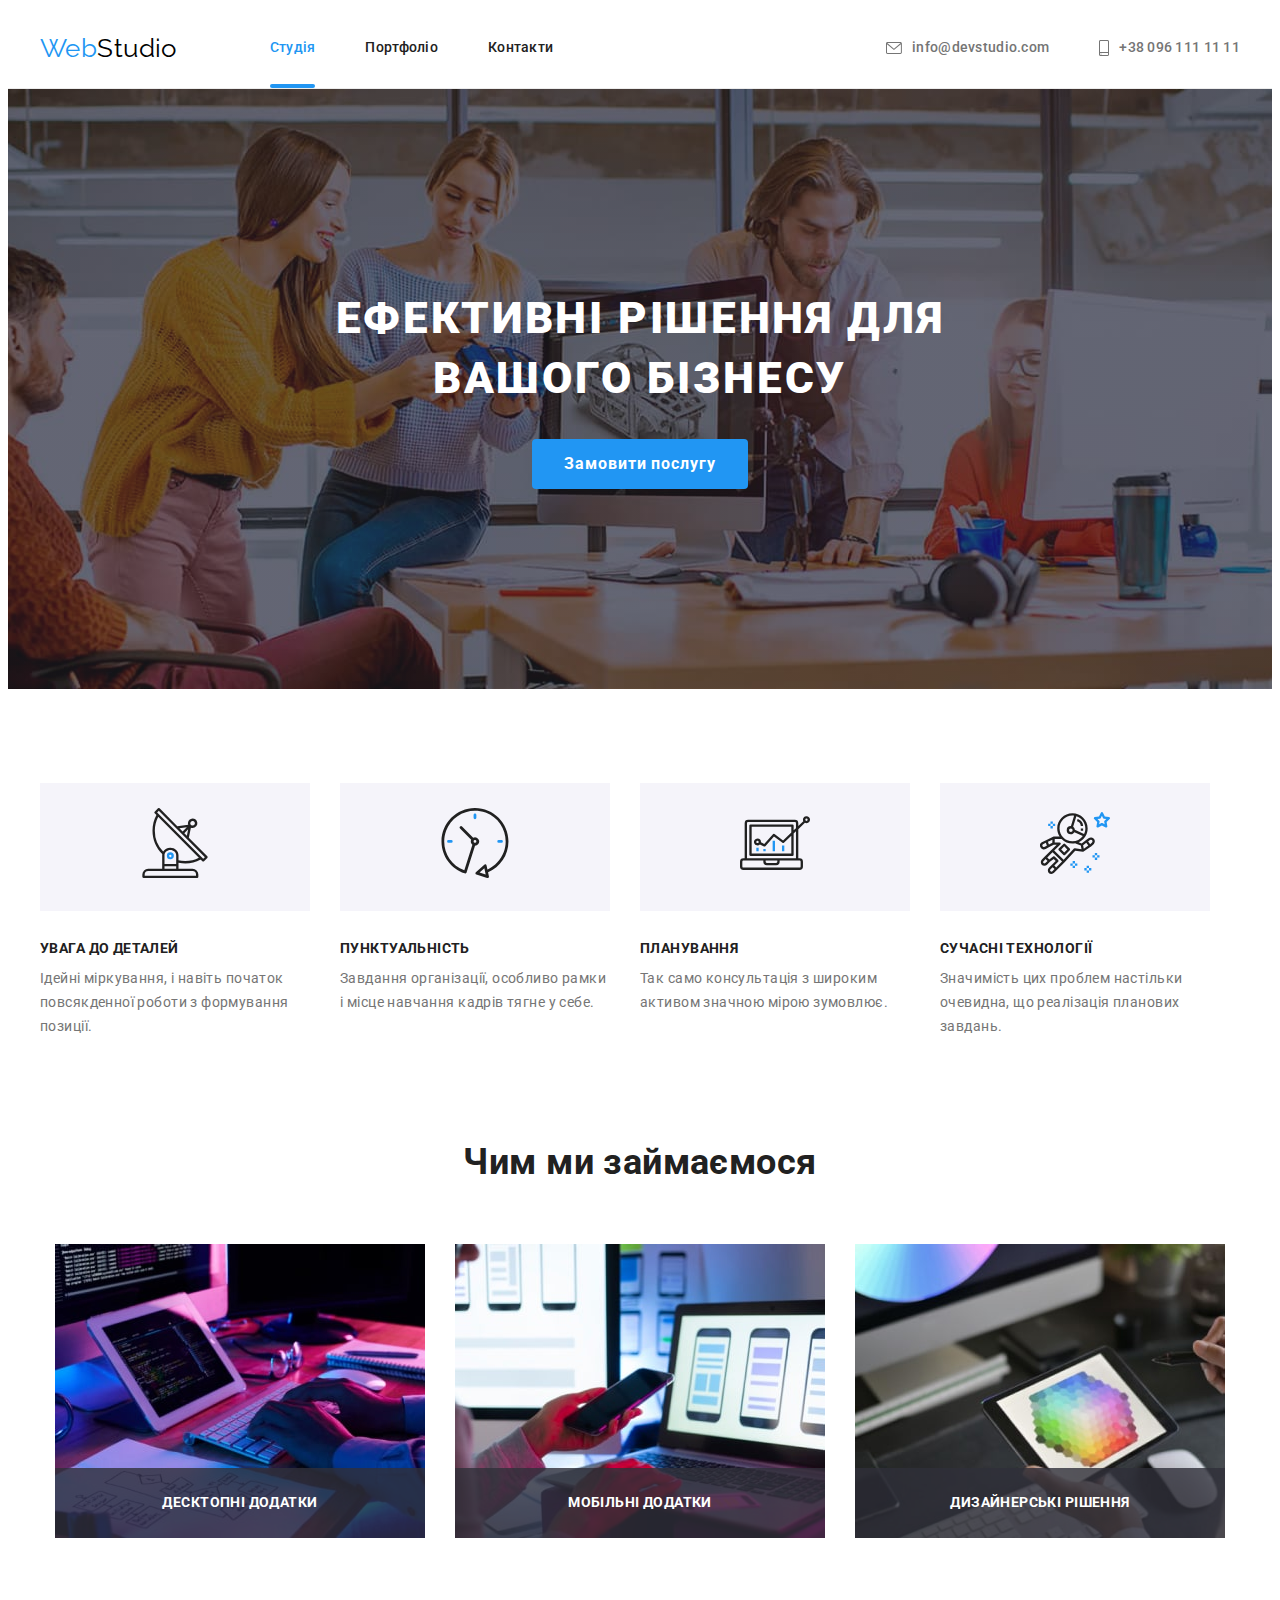
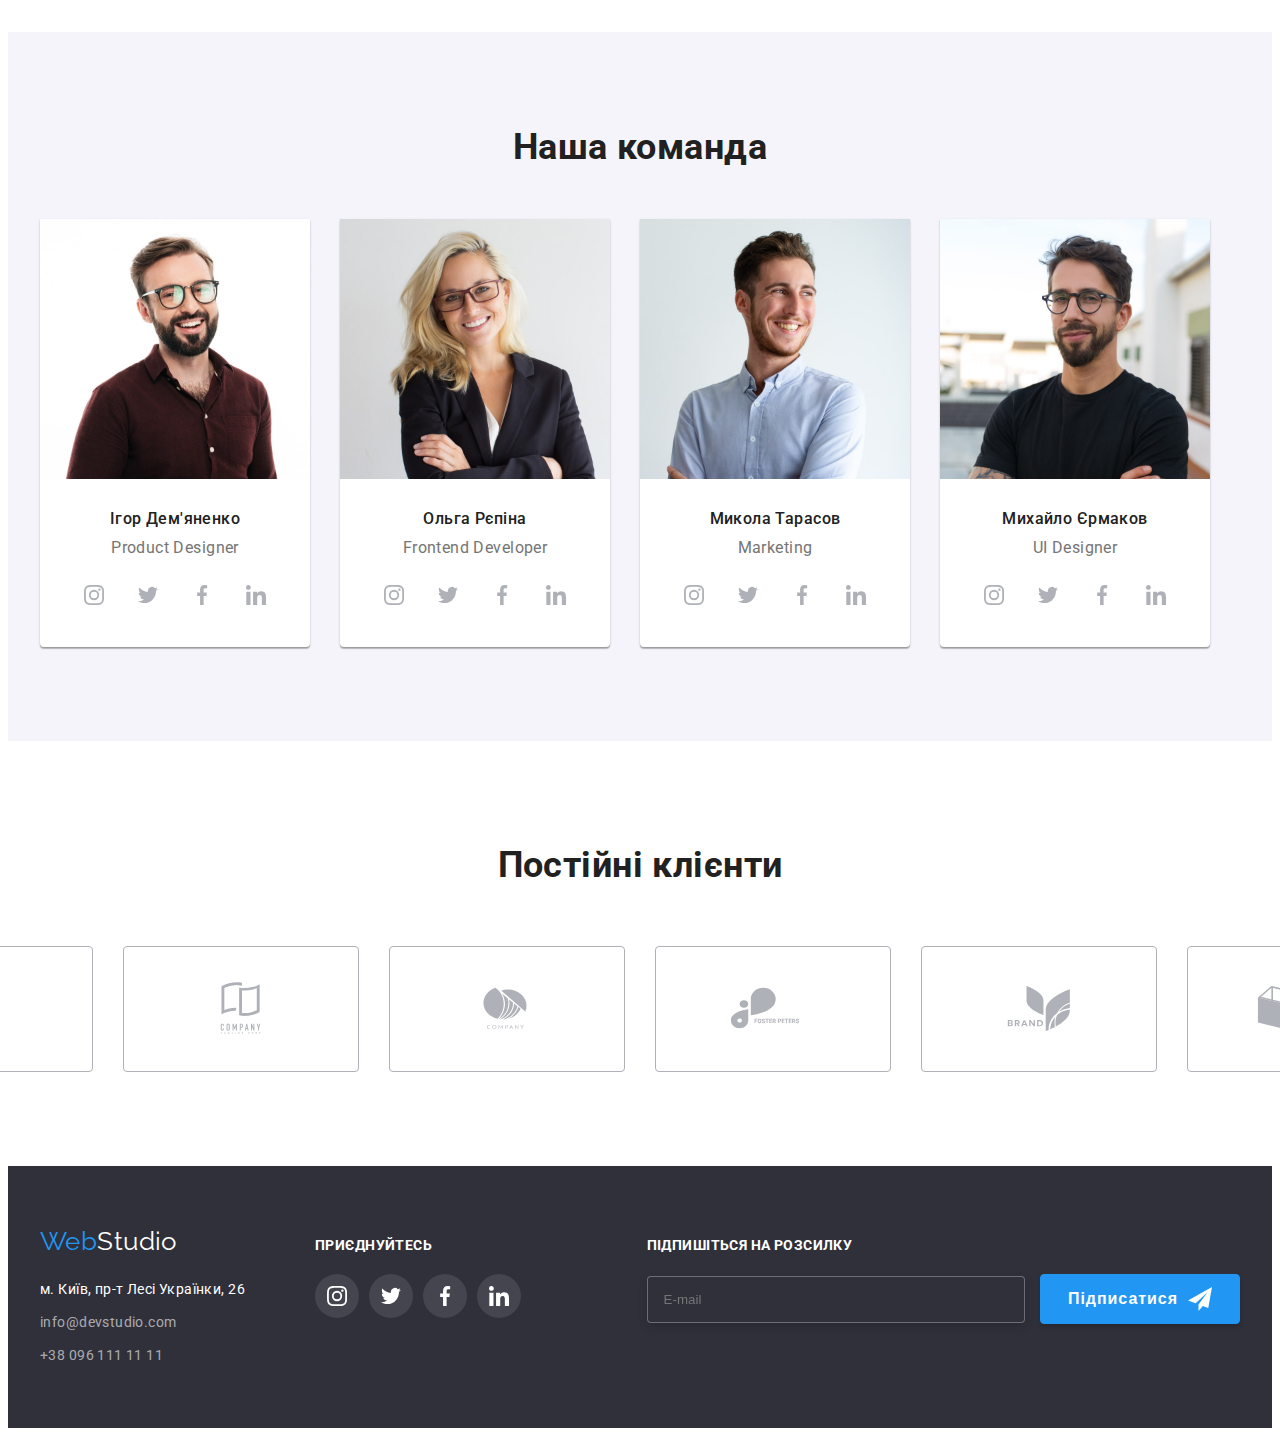
==== index.html @ 2d9065d7 "Initial commit" ====
<!DOCTYPE html>
<html lang="uk">
<head>
  <meta charset="UTF-8">
  <meta http-equiv="X-UA-Compatible" content="IE=edge">
  <meta name="viewport" content="width=device-width, initial-scale=1.0">
  <title>WebStudio</title>
  <!-- шрифти -->
  <link rel="stylesheet" href="https://fonts.googleapis.com/css2?family=Raleway:wght@700&family=Roboto:wght@400;500;700;900&display=swap">
<!-- нормалізатор -->
<link rel="stylesheet" href="https://cdnjs.cloudflare.com/ajax/libs/modern-normalize/1.1.0/modern-normalize.min.css" integrity="sha512-wpPYUAdjBVSE4KJnH1VR1HeZfpl1ub8YT/NKx4PuQ5NmX2tKuGu6U/JRp5y+Y8XG2tV+wKQpNHVUX03MfMFn9Q==" crossorigin="anonymous" referrerpolicy="no-referrer" />
  <!-- стилі -->
<link rel="stylesheet" href="./css/styles.css" />
</head>
<body>
  <!-- Шапка сайту -->
    <header class="line">
      <div class="container header">
        <a href="" lang="en" class="logo">Web<span class="logo-header">Studio</span></a>
      <nav> 
        <ul class="site-nav list">
          <li class="item"><a class="link current" href="./index.html" >Студія</a></li>
          <li class="item"><a class="link" href="./portfolio.html">Портфоліо</a></li>
          <li class="item"><a class="link " href="">Контакти</a></li>
        </ul>
      </nav>
      <ul class="contacts list">
        <li class="contact"><a class="link-contact" href="mailto:info@devstudio.com">
          <svg class="envelopep" width="16" height="12">
          <use href="./images/icons.svg#icon-envelopep"></use>
        </svg> info@devstudio.com</a></li>
        <li class="contact"> <a class="link-contact" href="tel:+380961111111">
          <svg class="smartphone" width="10" height="16">
          <use href="./images/icons.svg#icon-smartphone"></use>
        </svg>+38 096 111 11 11</a>
        </li>
      </ul>
      </div>   
  </header>
  <main>
    <!--герой-->
    <section class="hero">
      <div class="container">
      <h1 class="hero-title">Ефективні рішення для вашого бізнесу</h1>
      <button data-modal-open class="hero-button" type="button">Замовити послугу</button>
    </div>
    </section>
    <!--переваги-->
    <section class="section">
      <div class="container">
      <h2 class="visually-hidden">Переваги</h2>
      <ul class="benefits list">
        <li class="benefits-list">
          <div class="benefits-icon">
            <svg class="icon-antenna" width="70" height="70">
              <use href="./images/icons.svg#icon-antenna"></use>
            </svg>
          </div>
          <h3 class="title">УВАГА ДО ДЕТАЛЕЙ</h3>
          <p class="text">Ідейні міркування, і навіть початок повсякденної роботи з формування позиції.</p>
        </li>
        <li class="benefits-list">
          <div class="benefits-icon">
            <svg class="icon-clock" width="70" height="70">
              <use href="./images/icons.svg#icon-clock"></use>
            </svg>
          </div>
          <h3 class="title">ПУНКТУАЛЬНІСТЬ</h3>
          <p class="text">Завдання організації, особливо рамки і місце навчання кадрів тягне у себе.</p>
        </li>
        <li class="benefits-list">
          <div class="benefits-icon">
            <svg class="icon-diagram" width="70" height="70">
              <use href="./images/icons.svg#icon-diagram"></use>
            </svg>
          </div>
          <h3 class="title">ПЛАНУВАННЯ</h3>
          <p class="text">Так само консультація з широким активом значною мірою зумовлює.</p>
        </li>
        <li class="benefits-list">
          <div class="benefits-icon">
            <svg class="icon-astronaut" width="70" height="70">
              <use href="./images/icons.svg#icon-astronaut"></use>
            </svg>
          </div>
          <h3 class="title">СУЧАСНІ ТЕХНОЛОГІЇ</h3>
          <p class="text">Значимість цих проблем настільки очевидна, що реалізація планових завдань.</p>
        </li>
      </ul>
    </div>
    </section>
    <!--чим займаємось-->
    <section class="section no-padding">
      <div class="container">
        </div>
      <h2 class="section-title">Чим ми займаємося</h2>
      <ul class="work-list list">
        <li class="work">
          <div class="activity-thumb">
            <img  src="./images/work1.jpg" alt="робота1" width="370" height="294">
            <div class="activity-meta">
              <p class="activity-name">Десктопні додатки</p>
            </div>
          </div> 
        </li> 
        <li class="work">
          <div class="activity-thumb">
            <img  src="./images/work2.jpg" alt="робота2" width="370" height="294">
            <div class="activity-meta">
              <p class="activity-name">Мобільні додатки</p>
            </div>
          </div>
        </li>
        <li class="work">
          <div class="activity-thumb">
            <img  src="./images/work3.jpg" alt="робота3" width="370" height="294">
            <div class="activity-meta">
              <p class="activity-name">Дизайнерські рішення</p>
            </div>
          </div>
        </li>
      </ul>
    </div>
    </section>
    <!--співробітники-->
    <section class="section team">
      <div class="container">
      <h2 class="section-title">Наша команда</h2>
      <ul class="workers list">
        <li class="workers-job">
          <img  src="./images/worker1.jpg" alt="Ігор Дем'яненко" width="270" height="260">
          <div class="worker">
          <h3 class="title">Ігор Дем'яненко</h3>
          <p class="text" lang="en">Product Designer</p>
          <ul class="socials list">
            <li class="socials-item">
              <a
                class="socials-link link"
                href="https://instagram.com"
                target="_blank"
                rel="noopener noreferrer"
                aria-label="instagram icon"
              >
                <svg class="socials-icon" width="20" height="20">
                  <use href="./images/icons.svg#icon-instagram"></use>
                </svg>
              </a>
            </li>
            <li class="socials-item">
              <a
                class="socials-link link"
                href="https://twitter.com"
                aria-label="Twitter icon"
                target="_blank"
                rel="noopener noreferrer"
              >
                <svg class="socials-icon" width="20" height="20">
                  <use href="./images/icons.svg#icon-twitter"></use>
                </svg>
              </a>
            </li>
            <li class="socials-item">
              <a
                class="socials-link link"
                href="https://facebook.com"
                aria-label="Facebook icon"
                target="_blank"
                rel="noopener noreferrer"
              >
                <svg class="socials-icon" width="20" height="20">
                  <use href="./images/icons.svg#icon-facebook"></use>
                </svg>
              </a>
            </li>
            <li class="socials-item">
              <a
                class="socials-link link"
                href="https://linkedin.com"
                aria-label="LinkedIn icon"
                target="_blank"
                rel="noopener noreferrer"
              >
                <svg class="socials-icon" width="20" height="20">
                  <use href="./images/icons.svg#icon-linkedin"></use>
                </svg>
              </a>
            </li>
          </ul>
          </div>
        </li>
        <li class="workers-job">
          <img  src="./images/worker2.jpg" alt="Ольга Рєпіна" width="270" height="260">
          <div class="worker">
          <h3 class="title">Ольга Рєпіна</h3>
          <p class="text" lang="en">Frontend Developer</p>
          <ul class="socials list">
            <li class="socials-item">
              <a
                class="socials-link link"
                href="https://instagram.com"
                target="_blank"
                rel="noopener noreferrer"
                aria-label="instagram icon"
              >
                <svg class="socials-icon" width="20" height="20">
                  <use href="./images/icons.svg#icon-instagram"></use>
                </svg>
              </a>
            </li>
            <li class="socials-item">
              <a
                class="socials-link link"
                href="https://twitter.com"
                aria-label="Twitter icon"
                target="_blank"
                rel="noopener noreferrer"
              >
                <svg class="socials-icon" width="20" height="20">
                  <use href="./images/icons.svg#icon-twitter"></use>
                </svg>
              </a>
            </li>
            <li class="socials-item">
              <a
                class="socials-link link"
                href="https://facebook.com"
                aria-label="Facebook icon"
                target="_blank"
                rel="noopener noreferrer"
              >
                <svg class="socials-icon" width="20" height="20">
                  <use href="./images/icons.svg#icon-facebook"></use>
                </svg>
              </a>
            </li>
            <li class="socials-item">
              <a
                class="socials-link link"
                href="https://linkedin.com"
                aria-label="LinkedIn icon"
                target="_blank"
                rel="noopener noreferrer"
              >
                <svg class="socials-icon" width="20" height="20">
                  <use href="./images/icons.svg#icon-linkedin"></use>
                </svg>
              </a>
            </li>
          </ul>
        </div>
        </li>
        <li class="workers-job">
          <img  src="./images/worker3.jpg" alt="Микола Тарасов" width="270" height="260">
          <div class="worker">
          <h3 class="title">Микола Тарасов</h3>
          <p class="text" lang="en">Marketing</p>
          <ul class="socials list">
            <li class="socials-item">
              <a
                class="socials-link link"
                href="https://instagram.com"
                target="_blank"
                rel="noopener noreferrer"
                aria-label="instagram icon"
              >
                <svg class="socials-icon" width="20" height="20">
                  <use href="./images/icons.svg#icon-instagram"></use>
                </svg>
              </a>
            </li>
            <li class="socials-item">
              <a
                class="socials-link link"
                href="https://twitter.com"
                aria-label="Twitter icon"
                target="_blank"
                rel="noopener noreferrer"
              >
                <svg class="socials-icon" width="20" height="20">
                  <use href="./images/icons.svg#icon-twitter"></use>
                </svg>
              </a>
            </li>
            <li class="socials-item">
              <a
                class="socials-link link"
                href="https://facebook.com"
                aria-label="Facebook icon"
                target="_blank"
                rel="noopener noreferrer"
              >
                <svg class="socials-icon" width="20" height="20">
                  <use href="./images/icons.svg#icon-facebook"></use>
                </svg>
              </a>
            </li>
            <li class="socials-item">
              <a
                class="socials-link link"
                href="https://linkedin.com"
                aria-label="LinkedIn icon"
                target="_blank"
                rel="noopener noreferrer"
              >
                <svg class="socials-icon" width="20" height="20">
                  <use href="./images/icons.svg#icon-linkedin"></use>
                </svg>
              </a>
            </li>
          </ul>
        </div>
        </li>
        <li class="workers-job">
          <img  src="./images/worker4.jpg" alt="Михайло Єрмаков" width="270" height="260">
          <div class="worker">
          <h3 class="title">Михайло Єрмаков</h3>
          <p class="text" lang="en">UI Designer</p>
          <ul class="socials list">
            <li class="socials-item">
              <a
                class="socials-link link"
                href="https://instagram.com"
                target="_blank"
                rel="noopener noreferrer"
                aria-label="instagram icon"
              >
                <svg class="socials-icon" width="20" height="20">
                  <use href="./images/icons.svg#icon-instagram"></use>
                </svg>
              </a>
            </li>
            <li class="socials-item">
              <a
                class="socials-link link"
                href="https://twitter.com"
                aria-label="Twitter icon"
                target="_blank"
                rel="noopener noreferrer"
              >
                <svg class="socials-icon" width="20" height="20">
                  <use href="./images/icons.svg#icon-twitter"></use>
                </svg>
              </a>
            </li>
            <li class="socials-item">
              <a
                class="socials-link link"
                href="https://facebook.com"
                aria-label="Facebook icon"
                target="_blank"
                rel="noopener noreferrer"
              >
                <svg class="socials-icon" width="20" height="20">
                  <use href="./images/icons.svg#icon-facebook"></use>
                </svg>
              </a>
            </li>
            <li class="socials-item">
              <a
                class="socials-link link"
                href="https://linkedin.com"
                aria-label="LinkedIn icon"
                target="_blank"
                rel="noopener noreferrer"
              >
                <svg class="socials-icon" width="20" height="20">
                  <use href="./images/icons.svg#icon-linkedin"></use>
                </svg>
              </a>
            </li>
          </ul>
        </div>
        </li>
      </ul>
    </div>
    </section>
    <!-- клієнти -->
    <section class="section">
      <div class="container">
        <h2 class="section-title">Постійні клієнти</h2> 
        <ul class="clients list">
          <li class="clients-logo">
            <a class="client link"
                href=""
                target="_blank"
                rel="noopener noreferrer" >
                <svg class="client-icon" width="106" height="60">
                  <use href="./images/icons.svg#icon-logo1"></use>
                </svg></a></li>
          <li class="clients-logo">
            <a class="client link"
                href=""
                target="_blank"
                rel="noopener noreferrer" >
                <svg class="client-icon" width="106" height="60">
                  <use href="./images/icons.svg#icon-logo2"></use>
                </svg></a></li>
          <li class="clients-logo">
            <a class="client link"
                href=""
                target="_blank"
                rel="noopener noreferrer" >
                <svg class="client-icon" width="106" height="60">
                  <use href="./images/icons.svg#icon-logo3"></use>
                </svg></a></li>
          <li class="clients-logo">
            <a class="client link"
                href=""
                target="_blank"
                rel="noopener noreferrer" >
                <svg class="client-icon" width="106" height="60">
                  <use href="./images/icons.svg#icon-logo4"></use>
                </svg></a></li>
          <li class="clients-logo">
            <a class="client link"
                href=""
                target="_blank"
                rel="noopener noreferrer">
                <svg class="client-icon" width="106" height="60">
                  <use href="./images/icons.svg#icon-logo5"></use>
                </svg></a></li>
          <li class="clients-logo">
            <a class="socials-link link"
                href=""
                target="_blank"
                rel="noopener noreferrer" >
                <svg class="client-icon" width="106" height="60">
                  <use href="./images/icons.svg#icon-logo6"></use>
                </svg></a></li>
        </ul>
      </div>
    </section>
  </main>
  <footer class="footer list">
    <div class="container">
      <div class="inform">
        <div class="footer-contacts">
          <a href="" lang="en" class="logo">Web<span class="logo-footer">Studio</span></a>
          <address>
            <p class="address">м. Київ, пр-т Лесі Українки, 26</p>
            <ul class="footer-address list">
              <li class="mailto"><a href="mailto:info@devstudio.com">info@devstudio.com</a></li>
              <li> <a href="tel:+380961111111">+38 096 111 11 11</a></li>
            </ul>
          </address>
        </div>
          <div class="networks">
          <p class="footer-join title">ПРИЄДНУЙТЕСЬ</p>
          <ul class="socials list">
            <li class="socials-item">
              <a
                class="socials-link f link"
                href="https://instagram.com"
                target="_blank"
                rel="noopener noreferrer"
                aria-label="instagram icon"
              >
                <svg class="socials-icon network" width="20" height="20">
                  <use href="./images/icons.svg#icon-instagram"></use>
                </svg>
              </a>
            </li>
            <li class="socials-item">
              <a
                class="socials-link f link"
                href="https://twitter.com"
                aria-label="Twitter icon"
                target="_blank"
                rel="noopener noreferrer"
              >
                <svg class="socials-icon network" width="20" height="20">
                  <use href="./images/icons.svg#icon-twitter"></use>
                </svg>
              </a>
            </li>
            <li class="socials-item">
              <a
                class="socials-link f link"
                href="https://facebook.com"
                aria-label="Facebook icon"
                target="_blank"
                rel="noopener noreferrer"
              >
                <svg class="socials-icon network" width="20" height="20">
                  <use href="./images/icons.svg#icon-facebook"></use>
                </svg>
              </a>
            </li>
            <li class="socials-item">
              <a
                class="socials-link f link"
                href="https://linkedin.com"
                aria-label="LinkedIn icon"
                target="_blank"
                rel="noopener noreferrer"
              >
                <svg class="socials-icon network" width="20" height="20">
                  <use href="./images/icons.svg#icon-linkedin"></use>
                </svg>
              </a>
            </li>
          </ul>
        </div>
      </div>
  <div class="form newsletters">
    <p class="footer-join title">ПІДПИШІТЬСЯ НА РОЗСИЛКУ</p>
    <div class="newsletter-wrapper">
      <label class="footer-email-label">
        <input type="email" class="footer-input" name="email"  placeholder="E-mail">
      </label>
      <button type="submit" class="button subscribe-button">
        Підписатися
        <svg class="subscribe-icon" width="24" height="24">
          <use href="./images/icons.svg#icon-send"></use>
        </svg>
      </button>
</div>
  </div>
  </div>
  </footer> 

  <div  data-modal class="backdrop is-hidden">
    <div  class="modal">
      <button data-modal-close type="button" class="button modal-close">
        <svg class="close-icon" width="18" height="18">
          <use href="./images/icons.svg#icon-close"></use>
        </svg>
      </button>

      <p class="contact-details-head">Залиште свої дані, ми вам передзвонимо</p>
      <form class="modal-form" name="modal_form" autocomplete="on" novalidate>
        <!-- <div role="group"></div> -->
        <!-- autofocus autocomplete="off" -->
        <div class="modal-form-group" role="group">

          <label for="user_name" class="modal-form-label">Ім'я</label>
          <div class="modal-form-wrapper">
            <input type="text" class="modal-form-field" name="user_name"  id="user_name" placeholder=" ">
            <svg class="modal-form-icon" width="18" height="18">
              <use href="./images/icons.svg#icon-person"></use>
            </svg> 
          </div>

          <label for="user_phone" class="modal-form-label">Телефон</label>
          <div class="modal-form-wrapper">
            <input type="tel" class="modal-form-field" name="user_phone"  id="user_phone" placeholder=" ">
            <svg class="modal-form-icon" width="18" height="18">
              <use href="./images/icons.svg#icon-phone"></use>
            </svg> 
          </div>

          <label for="user_email" class="modal-form-label">Пошта</label>
          <div class="modal-form-wrapper">
            <input type="email" class="modal-form-field" name="user_email"  id="user_email" placeholder=" ">
            <svg class="modal-form-icon" width="18" height="18">
              <use href="./images/icons.svg#icon-email"></use>
            </svg> 
          </div>

          <label for="user_comment" class="modal-form-label">Коментар</label>
          <textarea name="user_comment" class="modal-form-field form-textarea" id="user_comment" rows="8" checked placeholder="Введіть текст"></textarea>
      </div>

          <label  class="modal-form-label check ">
            <input type="checkbox" class="checkbox"  name="agreement" value="agreement">
            <span  class="checkbox-icon"></span>
            Погоджуюся з розсилкою та приймаю  
            <a href="" class="link contract">Умови договору</a>
          </label>
        
        <button type="submit" class="modal-submit button">Відправити</button>
      </form>
    </div>
    </div> 
  <script src="./js/modal.js"></script>
</body>
</html>
---- css/styles.css ----
:root {
  --primary-text-color: #212121;
  --title-text-color: #757575;
  --accent-color: #2196F3;
  --second-text-color: #FFFFFF;
  --primary-background-color: #FFFFFF;
  --accent-background-color: #2F303A;
  --second-background-color: #F5F4FA;
  --hero-background-color: #C4C4C4;

  --activity-meta-color: rgba(47, 48, 58, 0.8);
  --product-overlay-color: rgba(33, 150, 243, 0.9);

  --timing-function: cubic-bezier(0.4, 0, 0.2, 1);
}
body {
  background-color: var(--primary-background-color);
  color: var(--primary-text-color);
  font-family: Roboto, sans-serif;
font-size: 14px;
line-height: 1.71;
  letter-spacing: 0.03em;
}
h1, h2, h3, p {
  padding: 0;
  margin: 0;
}
.list {
  list-style: none;
  padding: 0;
  margin: 0;
}
.link {
  text-decoration: none;
  color: currentColor;
}
.container {
  width: 1200px;
  padding-left: 15px;
  padding-right: 15px;
  margin: 0 auto;
}
img {
  display: block;
  max-width: 100%;
  height: auto;
}
/* шапка сайту */
.line {
  border-bottom: 1px solid #ECECEC;
  box-shadow: rgba(0, 0, 0, 0.25);
}
.header {
  display: flex;
  align-items: center; 
}
.logo {
color: var(--accent-color);
text-decoration: none;
font-family: 'Raleway';
font-size: 26px;
line-height: 1.19;
}
.logo-header {
  color: #000000;
  padding-top: 24px;
  padding-bottom: 25px;
}
/* навігація */

.site-nav {
  display: flex;
  margin-left: 93px;
}
.site-nav .item + .item {
  margin-left: 50px;
}
.site-nav .link {
  position: relative;

  display: block;
  padding-top: 32px;
  padding-bottom: 32px;

  color: var(--primary-text-color);
  font-weight: 500;
  line-height: 1.14;
  letter-spacing: 0.02em;

  transition: color 250ms var(--timing-function);
}
.site-nav .link.current::after {
  display: block;
  content: '';
  position: absolute;
  width: 100%;
  height: 4px;
  background-color: var(--accent-color);
  left: 0;
  bottom: 0;
  border-radius: 2px;
  /* opacity: 0; */
  animation: show 250ms var(--timing-function);
  animation-fill-mode: forwards;
}
.site-nav link.current:hover::after{
  opacity: 1;
}
/* .site-nav .link.current {
  color: var(--accent-color);
} */

.contacts {
  display: flex;
  margin-left: auto;
  align-items: center;
}

.contacts .contact + .contact {
  margin-left: 50px;
}
.contacts a {
  display: block;
padding-top: 32px;
padding-bottom: 32px;

  color: var(--title-text-color);
  text-decoration: none;
font-weight: 500;
line-height: 1.14;
letter-spacing: 0.02em;

transition: color 250ms var(--timing-function);
}
/* .contacts a:hover,
.contacts a:focus {
  color: var(--accent-color);
} */
.site-nav .link:hover, 
.site-nav .link:focus,
.site-nav .link.current,
.contacts a:hover,
.contacts a:focus {
  color: var(--accent-color);
  
}
.contacts .link-contact {
  display: inline-flex;
    align-items: center;

    transition: color 250ms var(--timing-function);
}

.envelopep {
  fill: currentColor;
  margin-right: 10px;
}
.smartphone {
  fill: currentColor;
  margin-right: 10px;
}

/* герой */
.section {
  padding: 94px 0;
}
.section.no-padding {
padding-top: 0;
}
.hero {
  max-width: 1600px;
  background-color: var(--hero-background-color);
  background-image: linear-gradient(to right, rgba(47, 48, 58, 0.4), 
  rgba(47, 48, 58, 0.4)),
  url(../images/hero.jpg);
  background-repeat: no-repeat;
  background-position: center;
  background-size: cover;

  margin: auto;
  text-align: center;
  padding-top: 200px;
  padding-bottom: 200px;

  
}
.hero-title {
margin-left: auto;
margin-right: auto;
width: 696px;

  text-align: center;
  color: #FFFFFF;
  font-weight: 900;
font-size: 44px;
line-height: 1.36;
letter-spacing: 0.06em;
text-transform: uppercase;
margin-bottom: 30px;
}
.hero-button {
  color: var(--second-text-color);
  background-color: var(--accent-color);
  cursor: pointer;
  font-family: inherit;
  font-weight: 700;
font-size: 16px;
line-height: 1.88;
letter-spacing: 0.06em;
text-align: center;
min-width: 216px;;
border-radius: 4px;
padding: 10px 32px;
border: 0 solid transparent;

transition: background-color 250ms var(--timing-function),
color 250ms var(--timing-function);
}
.hero-button:hover,
.hero-button:focus {
  color: var(--primary-text-color);
  background-color: var(--second-background-color);
}

/* модальне вікно */

.backdrop {
  position: fixed;
  top: 0;
  left:0;
  width: 100%;
  height: 100%;
  
  background-color: rgba(0, 0, 0, 0.25);

  transition: opacity 250ms var(--timing-function),
  visibility 250ms var(--timing-function);
}
.backdrop.is-hidden {
  opacity: 0;
  pointer-events: none;
  visibility: hidden;
}

.modal {
  position: absolute;
  top: 50%;
  left: 50%;

  min-width: 528px;
  min-height: 581px;
  padding: 40px;

  box-shadow: 0px 1px 3px rgba(0, 0, 0, 0.12), 0px 1px 1px rgba(0, 0, 0, 0.14), 0px 2px 1px rgba(0, 0, 0, 0.2);
  border-radius: 4px;
  background-color: var(--primary-background-color);
  transform: translate(-50%, -50%) scale(1);
  transition: transform 250ms var(--timing-function);
}
.backdrop.is-hidden .modal{
  transform: translate(-50%, -50%) scale(1.1);
}

.modal-close {
  display: flex;
  align-items: center;
  justify-content: center;
  position: absolute;
  top: 0;
  right: 0;
  width: 30px;
  height: 30px;
  margin-right: 8px;
  margin-top: 8px;
  border-radius: 50%;
  color: black;
  background-color: var(--primary-background-color);
  border: 1px solid rgba(0, 0, 0, 0.1);
  cursor: pointer;
}
.modal-close:hover .close-icon {
  fill: var(--accent-color);
}
.contact-details-head {
  display: block;
font-weight: 700;
font-size: 20px;
line-height: 1.15;
text-align: center;
letter-spacing: 0.03em;
color: var(--primary-text-color);
margin-bottom: 12px;
}
/* оформлення форми модального вікна*/

/* новий код */
.modal-form-label {
  font-size: 12px;
  line-height: 1.71;
  letter-spacing: 0.01em;
  margin-bottom: 4px;
  color: var(--title-text-color);
}
.modal-form-wrapper {
  position: relative;
  margin-bottom: 10px;
}
.modal-form-field {
width: 100%;
height: 40px;
border: 1px solid rgba(33, 33, 33, 0.2);
border-radius: 4px;

padding-top: 11px;
padding-right: auto;
padding-bottom: 11px;
padding-left: 42px; 

outline: 1px solid transparent;
outline-offset: -1px;
transition: outline 250ms var(--timing-function);
cursor: pointer;
}
.modal-form-field:focus {
outline-color: var(--accent-color);
}
.modal-form-icon {
  position: absolute;
  top: 50%;
  left: 10px;
  transform: translateY(-50%);

  transition: fill 250ms var(--timing-function);
}
.modal-form-field:focus + .modal-form-icon {
fill: var(--accent-color);
}

.modal-form-field.form-textarea {
  display: block;
  width: 100%;
  height: 120px;
  resize: none;
  padding: 12px 16px;
}
.checkbox {
  position: absolute;
  white-space: nowrap;
  width: 1px;
  height: 1px;
  overflow: hidden;
  border: 0;
  padding: 0;
  clip: rect(0 0 0 0);
  clip-path: inset(50%);
  margin: -1px;
}
.modal-form-label.check {
  display: flex;
  align-items: center;
  justify-content: center;
  font-size: 14px;
  letter-spacing: 0.03em;
  margin-top: 20px; 
  margin-bottom: 30px;
}
.checkbox-icon {
  display: inline-block;
  width: 16px;
  height: 15px;
  border: 1px solid var(--primary-text-color);
  border-radius: 4px;
  margin-right: 7px;
}

.checkbox:checked + .checkbox-icon {
  background-color: #2196F3;
  border-color: #2196F3;
  background-image: url(../images/vector.svg);
  background-repeat: no-repeat;
  background-position: center;
  background-size: contain;
  background-origin: border-box;
}
.contract {
  text-decoration-line: underline;
  color: var(--accent-color);
  margin-left: 7px;
}
.modal-submit {
  /* position: absolute; */
  display: block;
  margin: 0 auto;
  min-width: 200px;
  height: 50px;
  font-weight: 700;
  font-size: 16px;
  line-height: 1.88;
  letter-spacing: 0.06em;
  color: var(--second-text-color);
  background: var(--accent-color);
  border-radius: 4px;
  border: 0 solid transparent;
  cursor: pointer;

  transition: filter 250ms var(--timing-function);
}
.modal-submit:hover,
.modal-submit:focus {
  background: #188CE8;
  filter: drop-shadow(0px 4px 4px rgba(0, 0, 0, 0.25)) drop-shadow(0px 4px 4px rgba(0, 0, 0, 0.25));
}
/* переваги */
.visually-hidden{
  position: absolute;
  white-space: nowrap;
  width: 1px;
  height: 1px;
  overflow: hidden;
  border: 0;
  padding: 0;
  clip: rect(0 0 0 0);
  clip-path: inset(50%);
  margin: -1px;
}
.section-title {
  color: var(--primary-text-color);
font-size: 36px;
text-align: center;
margin-bottom: 50px;
}
.benefits {
  display: flex;
  flex-wrap: wrap;
} 
.benefits-list {
  width: 270px;
}
.benefits .benefits-list + .benefits-list{
  margin-left: 30px;
}
.benefits .title {
  color: var(--primary-text-color);
  font-size: 14px;
  line-height: 1.14;
  margin-bottom: 10px;
}
.benefits .text {
color: var(--title-text-color);
}
.benefits-icon {
  background-color: var(--second-background-color);
  padding: 25px 100px;
  margin-bottom: 30px;
}

/* чим займаємось */
.work-list {
  display: flex;
  flex-wrap: wrap;
  justify-content: center;
}
.work-list .work:not(:last-child) {
  margin-right: 30px;
}

.activity-thumb  {
  position: relative;
}
.activity-meta {
  position: absolute;
  bottom: 0;
  left: 0;
  background-color: var(--activity-meta-color);
  width: 100%;
  height: 70px;
}
.activity-name {
  position: absolute;
  font-weight: 700;
  font-size: 14px;
  line-height: 1.14;
  text-align: center;
  letter-spacing: 0.03em;
  text-transform: uppercase;
  color: var(--second-text-color);
  top: 50%;
  left: 50%;
  transform: translate(-50%, -50%);
}
/* співробітники */

.team {
  background-color: var(--second-background-color);
  text-align: center;
  font-size: 16px;
  line-height: 1.19;
}
.workers {
  display: flex;
  flex-wrap: wrap;
}
.workers-job {
background-color: var(--primary-background-color);
width: 270px;
box-shadow: 0px 1px 3px rgba(0, 0, 0, 0.12), 0px 1px 1px rgba(0, 0, 0, 0.14), 0px 2px 1px rgba(0, 0, 0, 0.2);
border-radius: 0px 0px 4px 4px;
}
.workers-job:not(:last-child) {
  margin-right: 30px;
}
.workers .worker {
padding-top: 30px;
padding-bottom: 30px;
}
.workers .title {
  color: var(--primary-text-color);
  font-weight: 500;
  font-size: 16px;
  margin-bottom: 10px;
}
.workers .text {
  color: var(--title-text-color);
}

.socials {
  display: flex;
  justify-content: center;
  align-items: center;
  gap: 10px;
  margin-top: 16px;
}

.socials-link {
  display: flex;
  justify-content: center;
  align-items: center;
  width: 44px;
  height: 44px;
  border-radius: 50%;
  background-color: var(--primary-background-color);
  color: #AFB1B8;

  transition: background-color 250ms var(--timing-function),
color 250ms var(--timing-function);
}

.socials-link:hover,
.socials-link:focus {
  background-color: var(--accent-color);
  color: var(--primary-background-color);
}

.socials-icon {
  fill: currentColor;
}

/* постійні клієнти */
.clients  {
  display: flex;
  justify-content: center;
  align-items: center;
  gap: 30px;
  margin-top: 50px;
  cursor: pointer;
}

.clients .link {
  display: flex;
  justify-content: center;
  align-items: center;
  padding: 16px 32px;
width: 170px;
height: 92px;
border: 1px solid #AFB1B8;
border-radius: 4px;
  background-color: var(--primary-background-color);
  color: #AFB1B8;

  transition: background-color 250ms var(--timing-function),
color 250ms var(--timing-function);
}

.clients .link:hover,
.clients .link:focus {
  color: var(--accent-color);
  border: 1px solid var(--accent-color);
}
.clients .link {
  fill: currentColor;
}
/* портфоліо */
.auth-nav {
  display: flex;
  align-items: center;
  margin-bottom: 50px;
  justify-content: center;
}
.auth-nav  .nav + .nav {
  margin-left: 8px;
}
.button-portfolio {
  color: var(--primary-text-color);
  background-color: var(--second-background-color);
  cursor: pointer;
  font-family: inherit;
font-weight: 500;
font-size: 16px;
line-height: 1.62;
letter-spacing: 0.03em;
text-align: center;
min-width: 73px;;
border-radius: 4px;
padding: 6px 22px;
border: 0 solid transparent;

transition: background-color 250ms var(--timing-function),
color 250ms var(--timing-function),
box-shadow 250ms var(--timing-function);
}
.button-portfolio:hover, 
.button-portfolio:focus {
  color: var(--second-text-color);
  background-color: var(--accent-color);
  box-shadow: 0px 3px 1px rgba(0, 0, 0, 0.1), 0px 1px 2px rgba(0, 0, 0, 0.08), 0px 2px 2px rgba(0, 0, 0, 0.12);
border-radius: 4px;
}
/* блок прикладів робіт */
.example {
  display: flex;
  flex-wrap: wrap;
  text-align: left;
}
.example-job {
  width: 370px;
  background-color: var(--primary-background-color);
  border: 1px solid #EEEEEE;
  transition: box-shadow 250ms var(--timing-function); 
}
.example-job .link {
  text-decoration: none; 
}
.example-job:hover,
.example-job:focus {
  box-shadow: 0px 1px 1px rgba(0, 0, 0, 0.12), 0px 4px 4px rgba(0, 0, 0, 0.06), 1px 4px 6px rgba(0, 0, 0, 0.16); 
}
.link .content {
padding: 20px 24px;
}
.example-job:not(:nth-child(3n)) {
  margin-right: 30px;
}
.example-job:not(:nth-last-child(-n + 3)) {
  margin-bottom: 30px;
}
.link .title {
  color: var(--primary-text-color);
font-size: 18px;
line-height: 2;
letter-spacing: 0.06em;
margin-bottom: 4px;
}
.content .text {
font-size: 16px;
line-height: 1.88;
color: var(--title-text-color);
}

.product-thumb {
  position: relative;
  width: 370px;
  height: 294px;
  overflow: hidden;
}
.product-overlay {
  position: absolute;
  top: 0;
  left: 0;
  width: 100%;
  height: 100%;
  color: var(--second-text-color);
  background-color: var(--product-overlay-color);

  transform: translateY(100%);
  opacity: 0;
  transition: background-color 250ms var(--timing-function),
  transform 250ms var(--timing-function),
    opacity 250ms var(--timing-function);
}
.example-job .link:hover .product-overlay{
  transform: translateY(0);
  opacity: 1;
}
.product-meta {
  position: absolute;
  top: 50%;
  left: 50%;
  width: 322px;
  font-size: 18px;
  line-height: 1.56;
  letter-spacing: 0.03em;
  transform: translate(-50%, -50%);
}

/* футер */
.footer {
  display: block;
  background-color: var(--accent-background-color);
  padding-top: 60px;
  padding-bottom: 60px;
}
.footer .container {
  display: flex;
  align-items: baseline;
  justify-content: space-between;
}
.container .inform {
  display: flex;
  align-items: baseline;
}
.logo-footer {
  color: var(--second-text-color);
  text-decoration: none;
}
.address {
  color: var(--second-text-color);
  font-style: normal;
  line-height: 1.71;
  margin-top: 20px ;
  margin-bottom: 9px;
}

.footer-address a {
  color: rgba(255, 255, 255, 0.6);
  text-decoration: none;
  font-style: normal;
  line-height: 1.71;

  transition: background-color 250ms var(--timing-function),
  color 250ms var(--timing-function);
}
.footer-address .mailto {
  margin-bottom: 9px;
}
.footer-address a:hover,
.footer-address a:focus {
  color: var(--accent-color);
}

.footer-contacts {
  margin-right: 70px;
}
.footer-join {
  font-weight: 700;
  font-size: 14px;
  line-height: 1.14;
  letter-spacing: 0.03em;
  text-transform: uppercase;
  color: var(--second-text-color);
  margin-bottom: 20px;
}

.socials .f {
  color: var(--second-text-color);
  background: rgba(255, 255, 255, 0.1);
} 
.socials .link:focus, 
.socials .link:hover {
    color: var(--second-text-color);
    background-color:var(--accent-color);
}
.socials .f {
fill: currentColor;
} 

.footer-input {
  width: 358px;
  /* height: 48px; */
  background-color: var(--accent-background-color);
  border: 1px solid rgba(255, 255, 255, 0.3);
filter: drop-shadow(0px 4px 4px rgba(0, 0, 0, 0.15));
border-radius: 4px;
padding-top: 15px;
padding-right: auto;
padding-bottom: 15px;
padding-left: 16px;
margin-right: 12px;
outline: unset;
color: var(--second-text-color);
}

.subscribe-button {
  display: block;
  font-weight: 700;
  font-size: 16px;
  line-height: 1.88;
  padding-top: 10px;
  padding-bottom: 10px;
  display: inline-flex;
  align-items: center;
  justify-content: center;
  text-align: center;
  letter-spacing: 0.06em;
  min-width: 200px;
  height: 50px;
  color: var(--second-text-color);
  background: var(--accent-color);
  box-shadow: 0px 4px 4px rgba(0, 0, 0, 0.15);
  border-radius: 4px;
  border: 1px solid var(--accent-color);
}
.subscribe-icon {
fill: var(--primary-background-color);
  margin-left: 10px;
}
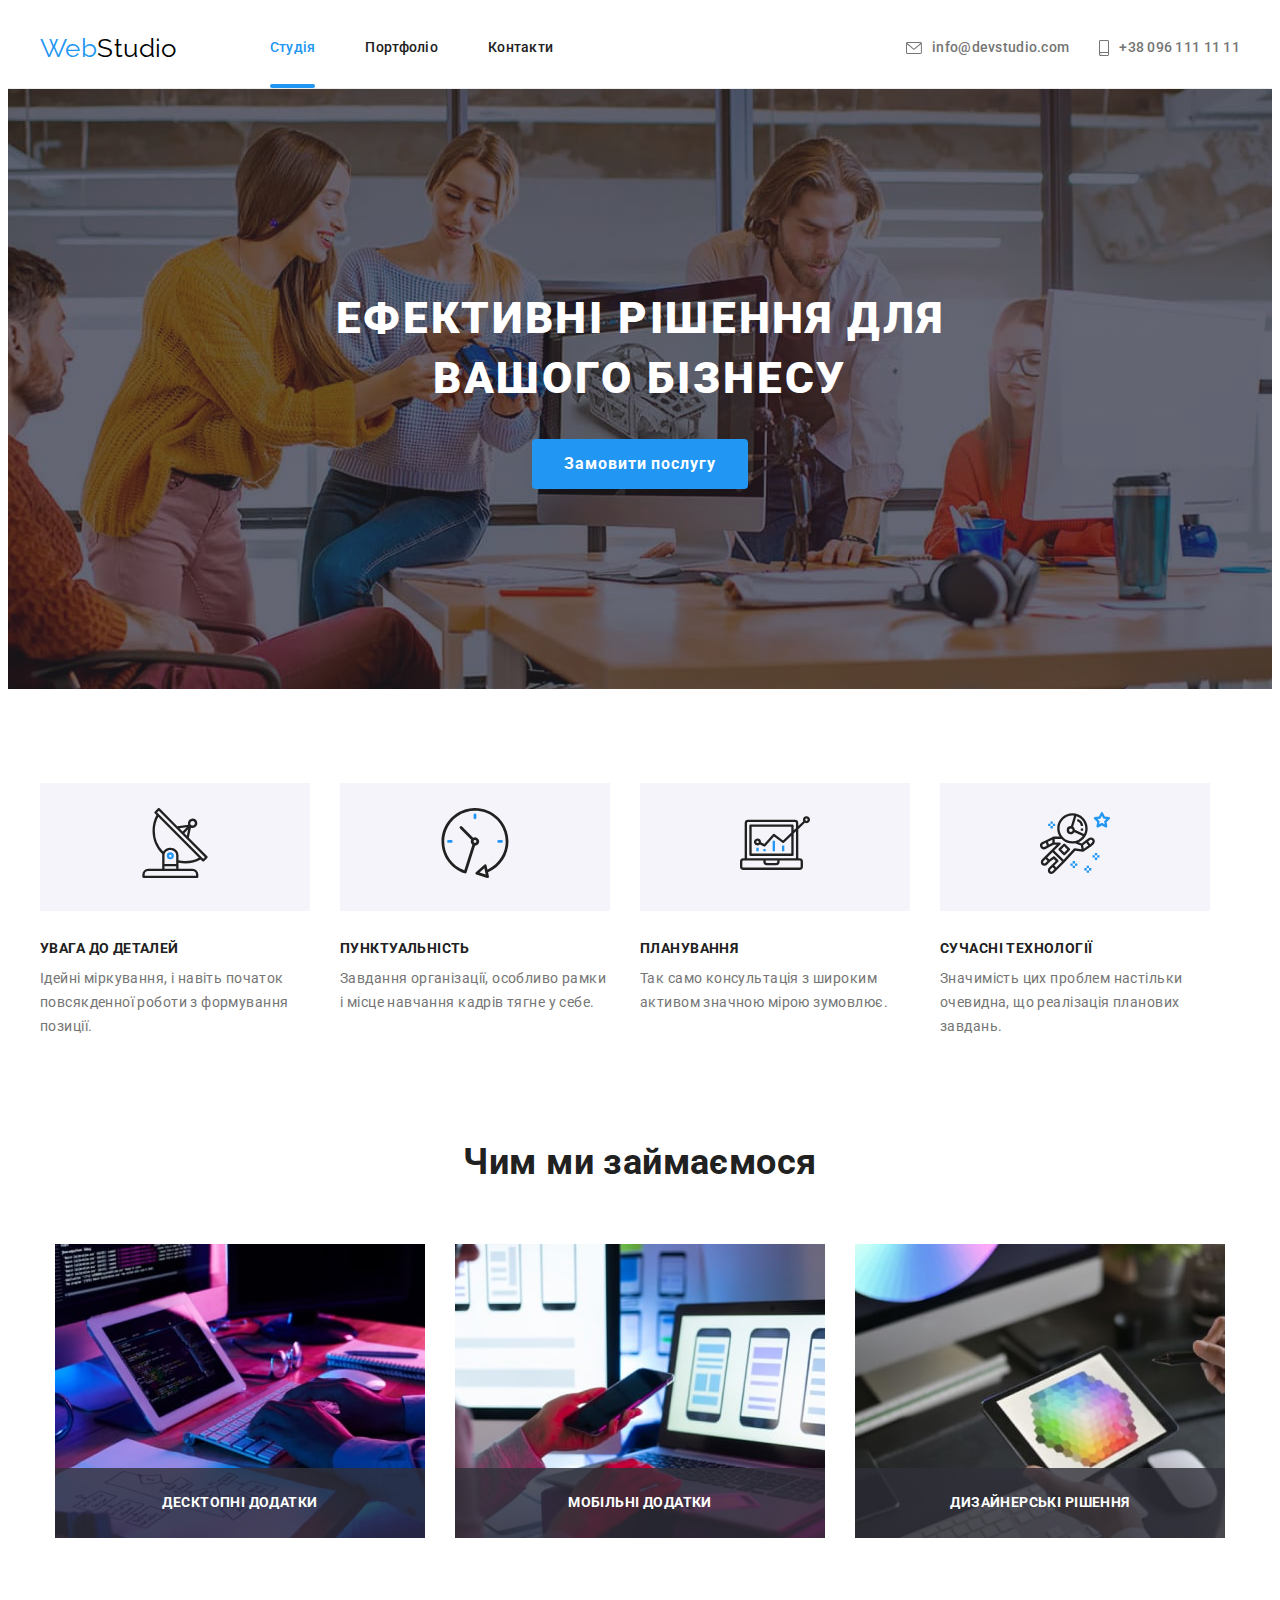
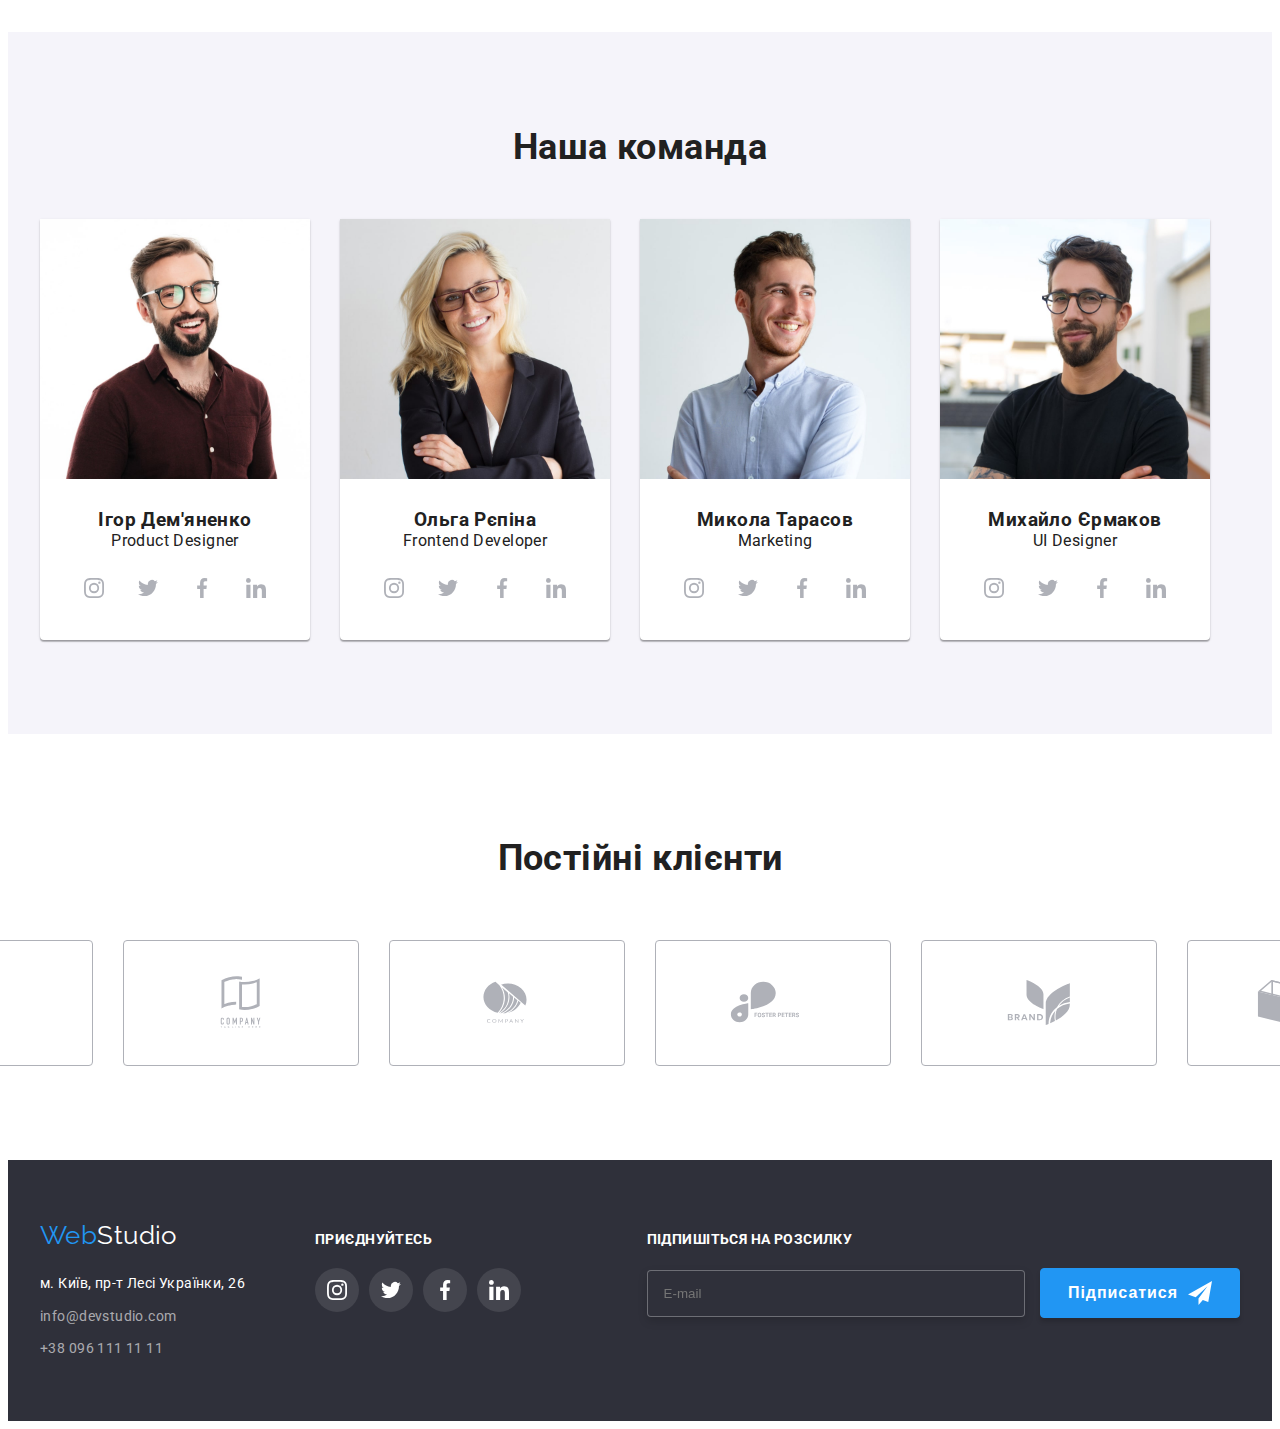
==== commit b16bf5a6: "класи по ВЕМ" ====
--- a/index.html
+++ b/index.html
@@ -14,108 +14,107 @@
 </head>
 <body>
   <!-- Шапка сайту -->
-    <header class="line">
-      <div class="container header">
-        <a href="" lang="en" class="logo">Web<span class="logo-header">Studio</span></a>
-      <nav> 
-        <ul class="site-nav list">
-          <li class="item"><a class="link current" href="./index.html" >Студія</a></li>
-          <li class="item"><a class="link" href="./portfolio.html">Портфоліо</a></li>
-          <li class="item"><a class="link " href="">Контакти</a></li>
-        </ul>
-      </nav>
-      <ul class="contacts list">
-        <li class="contact"><a class="link-contact" href="mailto:info@devstudio.com">
-          <svg class="envelopep" width="16" height="12">
-          <use href="./images/icons.svg#icon-envelopep"></use>
-        </svg> info@devstudio.com</a></li>
-        <li class="contact"> <a class="link-contact" href="tel:+380961111111">
-          <svg class="smartphone" width="10" height="16">
-          <use href="./images/icons.svg#icon-smartphone"></use>
-        </svg>+38 096 111 11 11</a>
-        </li>
+  <header class="header">
+    <div class="header__container container">
+      <a href="" lang="en" class="logo">Web<span class="logo__header">Studio</span></a>
+    <nav class="nav"> 
+      <ul class="nav__list list">
+        <li class="nav__item"><a class="nav__link link nav__link--current" href="./index.html">Студія</a></li>
+        <li class="nav__item"><a class="nav__link link" href="./portfolio.html">Портфоліо</a></li>
+        <li class="nav__item"><a class="nav__link link" href="">Контакти</a></li>
       </ul>
-      </div>   
-  </header>
+    </nav>
+    <ul class="contacts list">
+      <li class="contacts__item"><a class="contacts__link" href="mailto:info@devstudio.com">
+        <svg class="contacts__envelopep" width="16" height="12">
+        <use href="./images/icons.svg#icon-envelopep"></use>
+      </svg> info@devstudio.com</a></li>
+      <li class="contacts__item"> <a class="contacts__link" href="tel:+380961111111">
+        <svg class="contacts__smartphone" width="10" height="16">
+        <use href="./images/icons.svg#icon-smartphone"></use>
+      </svg>+38 096 111 11 11</a>
+      </li>
+    </ul>
+    </div>   
+</header>
   <main>
     <!--герой-->
-    <section class="hero">
+    <section class="hero__section section">
       <div class="container">
-      <h1 class="hero-title">Ефективні рішення для вашого бізнесу</h1>
-      <button data-modal-open class="hero-button" type="button">Замовити послугу</button>
+      <h1 class="hero__title">Ефективні рішення для вашого бізнесу</h1>
+      <button data-modal-open class="hero__button btn" type="button">Замовити послугу</button>
     </div>
     </section>
     <!--переваги-->
     <section class="section">
       <div class="container">
-      <h2 class="visually-hidden">Переваги</h2>
+      <h2 class="section__title--hidden">Переваги</h2>
       <ul class="benefits list">
-        <li class="benefits-list">
-          <div class="benefits-icon">
-            <svg class="icon-antenna" width="70" height="70">
+        <li class="benefits__list">
+          <div class="benefits__icon">
+            <svg class="benefits__icon-antenna" width="70" height="70">
               <use href="./images/icons.svg#icon-antenna"></use>
             </svg>
           </div>
-          <h3 class="title">УВАГА ДО ДЕТАЛЕЙ</h3>
-          <p class="text">Ідейні міркування, і навіть початок повсякденної роботи з формування позиції.</p>
-        </li>
-        <li class="benefits-list">
-          <div class="benefits-icon">
-            <svg class="icon-clock" width="70" height="70">
+          <h3 class="benefits__title">УВАГА ДО ДЕТАЛЕЙ</h3>
+          <p class="benefits__text">Ідейні міркування, і навіть початок повсякденної роботи з формування позиції.</p>
+        </li>
+        <li class="benefits__list">
+          <div class="benefits__icon">
+            <svg class="benefits__icon-clock" width="70" height="70">
               <use href="./images/icons.svg#icon-clock"></use>
             </svg>
           </div>
-          <h3 class="title">ПУНКТУАЛЬНІСТЬ</h3>
-          <p class="text">Завдання організації, особливо рамки і місце навчання кадрів тягне у себе.</p>
-        </li>
-        <li class="benefits-list">
-          <div class="benefits-icon">
-            <svg class="icon-diagram" width="70" height="70">
+          <h3 class="benefits__title">ПУНКТУАЛЬНІСТЬ</h3>
+          <p class="benefits__text">Завдання організації, особливо рамки і місце навчання кадрів тягне у себе.</p>
+        </li>
+        <li class="benefits__list">
+          <div class="benefits__icon">
+            <svg class="benefits__icon-diagram" width="70" height="70">
               <use href="./images/icons.svg#icon-diagram"></use>
             </svg>
           </div>
-          <h3 class="title">ПЛАНУВАННЯ</h3>
-          <p class="text">Так само консультація з широким активом значною мірою зумовлює.</p>
-        </li>
-        <li class="benefits-list">
-          <div class="benefits-icon">
-            <svg class="icon-astronaut" width="70" height="70">
+          <h3 class="benefits__title">ПЛАНУВАННЯ</h3>
+          <p class="benefits__text">Так само консультація з широким активом значною мірою зумовлює.</p>
+        </li>
+        <li class="benefits__list">
+          <div class="benefits__icon">
+            <svg class="benefits__icon-astronaut" width="70" height="70">
               <use href="./images/icons.svg#icon-astronaut"></use>
             </svg>
           </div>
-          <h3 class="title">СУЧАСНІ ТЕХНОЛОГІЇ</h3>
-          <p class="text">Значимість цих проблем настільки очевидна, що реалізація планових завдань.</p>
+          <h3 class="benefits__title">СУЧАСНІ ТЕХНОЛОГІЇ</h3>
+          <p class="benefits__text">Значимість цих проблем настільки очевидна, що реалізація планових завдань.</p>
         </li>
       </ul>
     </div>
     </section>
     <!--чим займаємось-->
-    <section class="section no-padding">
+    <section class="section section__no--padding">
       <div class="container">
-        </div>
-      <h2 class="section-title">Чим ми займаємося</h2>
-      <ul class="work-list list">
-        <li class="work">
-          <div class="activity-thumb">
+      <h2 class="section__title">Чим ми займаємося</h2>
+      <ul class="work list">
+        <li class="work__list">
+          <div class="activity">
             <img  src="./images/work1.jpg" alt="робота1" width="370" height="294">
-            <div class="activity-meta">
-              <p class="activity-name">Десктопні додатки</p>
+            <div class="activity__meta">
+              <p class="activity__name">Десктопні додатки</p>
             </div>
           </div> 
         </li> 
-        <li class="work">
-          <div class="activity-thumb">
+        <li class="work__list">
+          <div class="activity">
             <img  src="./images/work2.jpg" alt="робота2" width="370" height="294">
-            <div class="activity-meta">
-              <p class="activity-name">Мобільні додатки</p>
+            <div class="activity__meta">
+              <p class="activity__name">Мобільні додатки</p>
             </div>
           </div>
         </li>
-        <li class="work">
-          <div class="activity-thumb">
+        <li class="work__list">
+          <div class="activity">
             <img  src="./images/work3.jpg" alt="робота3" width="370" height="294">
-            <div class="activity-meta">
-              <p class="activity-name">Дизайнерські рішення</p>
+            <div class="activity__meta">
+              <p class="activity__name">Дизайнерські рішення</p>
             </div>
           </div>
         </li>
@@ -123,64 +122,64 @@
     </div>
     </section>
     <!--співробітники-->
-    <section class="section team">
+    <section class="section section__style">
       <div class="container">
-      <h2 class="section-title">Наша команда</h2>
+      <h2 class="section__title">Наша команда</h2>
       <ul class="workers list">
-        <li class="workers-job">
+        <li class="workers__job">
           <img  src="./images/worker1.jpg" alt="Ігор Дем'яненко" width="270" height="260">
           <div class="worker">
-          <h3 class="title">Ігор Дем'яненко</h3>
-          <p class="text" lang="en">Product Designer</p>
+          <h3 class="worker__title">Ігор Дем'яненко</h3>
+          <p class="worker__text" lang="en">Product Designer</p>
           <ul class="socials list">
-            <li class="socials-item">
-              <a
-                class="socials-link link"
+            <li class="socials__item">
+              <a
+                class="socials__link link"
                 href="https://instagram.com"
                 target="_blank"
                 rel="noopener noreferrer"
                 aria-label="instagram icon"
               >
-                <svg class="socials-icon" width="20" height="20">
+                <svg class="socials__icon" width="20" height="20">
                   <use href="./images/icons.svg#icon-instagram"></use>
                 </svg>
               </a>
             </li>
-            <li class="socials-item">
-              <a
-                class="socials-link link"
+            <li class="socials__item">
+              <a
+                class="socials__link link"
                 href="https://twitter.com"
                 aria-label="Twitter icon"
                 target="_blank"
                 rel="noopener noreferrer"
               >
-                <svg class="socials-icon" width="20" height="20">
+                <svg class="socials__icon" width="20" height="20">
                   <use href="./images/icons.svg#icon-twitter"></use>
                 </svg>
               </a>
             </li>
-            <li class="socials-item">
-              <a
-                class="socials-link link"
+            <li class="socials__item">
+              <a
+                class="socials__link link"
                 href="https://facebook.com"
                 aria-label="Facebook icon"
                 target="_blank"
                 rel="noopener noreferrer"
               >
-                <svg class="socials-icon" width="20" height="20">
+                <svg class="socials__icon" width="20" height="20">
                   <use href="./images/icons.svg#icon-facebook"></use>
                 </svg>
               </a>
             </li>
-            <li class="socials-item">
-              <a
-                class="socials-link link"
+            <li class="socials__item">
+              <a
+                class="socials__link link"
                 href="https://linkedin.com"
                 aria-label="LinkedIn icon"
                 target="_blank"
                 rel="noopener noreferrer"
               >
-                <svg class="socials-icon" width="20" height="20">
+                <svg class="socials__icon" width="20" height="20">
                   <use href="./images/icons.svg#icon-linkedin"></use>
                 </svg>
               </a>
@@ -188,60 +187,60 @@
           </ul>
           </div>
         </li>
-        <li class="workers-job">
+        <li class="workers__job">
           <img  src="./images/worker2.jpg" alt="Ольга Рєпіна" width="270" height="260">
           <div class="worker">
-          <h3 class="title">Ольга Рєпіна</h3>
-          <p class="text" lang="en">Frontend Developer</p>
+          <h3 class="worker__title">Ольга Рєпіна</h3>
+          <p class="worker__text" lang="en">Frontend Developer</p>
           <ul class="socials list">
-            <li class="socials-item">
-              <a
-                class="socials-link link"
+            <li class="socials__item">
+              <a
+                class="socials__link link"
                 href="https://instagram.com"
                 target="_blank"
                 rel="noopener noreferrer"
                 aria-label="instagram icon"
               >
-                <svg class="socials-icon" width="20" height="20">
+                <svg class="socials__icon" width="20" height="20">
                   <use href="./images/icons.svg#icon-instagram"></use>
                 </svg>
               </a>
             </li>
-            <li class="socials-item">
-              <a
-                class="socials-link link"
+            <li class="socials__item">
+              <a
+                class="socials__link link"
                 href="https://twitter.com"
                 aria-label="Twitter icon"
                 target="_blank"
                 rel="noopener noreferrer"
               >
-                <svg class="socials-icon" width="20" height="20">
+                <svg class="socials__icon" width="20" height="20">
                   <use href="./images/icons.svg#icon-twitter"></use>
                 </svg>
               </a>
             </li>
-            <li class="socials-item">
-              <a
-                class="socials-link link"
+            <li class="socials__item">
+              <a
+                class="socials__link link"
                 href="https://facebook.com"
                 aria-label="Facebook icon"
                 target="_blank"
                 rel="noopener noreferrer"
               >
-                <svg class="socials-icon" width="20" height="20">
+                <svg class="socials__icon" width="20" height="20">
                   <use href="./images/icons.svg#icon-facebook"></use>
                 </svg>
               </a>
             </li>
-            <li class="socials-item">
-              <a
-                class="socials-link link"
+            <li class="socials__item">
+              <a
+                class="socials__link link"
                 href="https://linkedin.com"
                 aria-label="LinkedIn icon"
                 target="_blank"
                 rel="noopener noreferrer"
               >
-                <svg class="socials-icon" width="20" height="20">
+                <svg class="socials__icon" width="20" height="20">
                   <use href="./images/icons.svg#icon-linkedin"></use>
                 </svg>
               </a>
@@ -249,60 +248,60 @@
           </ul>
         </div>
         </li>
-        <li class="workers-job">
+        <li class="workers__job">
           <img  src="./images/worker3.jpg" alt="Микола Тарасов" width="270" height="260">
           <div class="worker">
-          <h3 class="title">Микола Тарасов</h3>
-          <p class="text" lang="en">Marketing</p>
+          <h3 class="worker__title">Микола Тарасов</h3>
+          <p class="worker__text" lang="en">Marketing</p>
           <ul class="socials list">
-            <li class="socials-item">
-              <a
-                class="socials-link link"
+            <li class="socials__item">
+              <a
+                class="socials__link link"
                 href="https://instagram.com"
                 target="_blank"
                 rel="noopener noreferrer"
                 aria-label="instagram icon"
               >
-                <svg class="socials-icon" width="20" height="20">
+                <svg class="socials__icon" width="20" height="20">
                   <use href="./images/icons.svg#icon-instagram"></use>
                 </svg>
               </a>
             </li>
-            <li class="socials-item">
-              <a
-                class="socials-link link"
+            <li class="socials__item">
+              <a
+                class="socials__link link"
                 href="https://twitter.com"
                 aria-label="Twitter icon"
                 target="_blank"
                 rel="noopener noreferrer"
               >
-                <svg class="socials-icon" width="20" height="20">
+                <svg class="socials__icon" width="20" height="20">
                   <use href="./images/icons.svg#icon-twitter"></use>
                 </svg>
               </a>
             </li>
-            <li class="socials-item">
-              <a
-                class="socials-link link"
+            <li class="socials__item">
+              <a
+                class="socials__link link"
                 href="https://facebook.com"
                 aria-label="Facebook icon"
                 target="_blank"
                 rel="noopener noreferrer"
               >
-                <svg class="socials-icon" width="20" height="20">
+                <svg class="socials__icon" width="20" height="20">
                   <use href="./images/icons.svg#icon-facebook"></use>
                 </svg>
               </a>
             </li>
-            <li class="socials-item">
-              <a
-                class="socials-link link"
+            <li class="socials__item">
+              <a
+                class="socials__link link"
                 href="https://linkedin.com"
                 aria-label="LinkedIn icon"
                 target="_blank"
                 rel="noopener noreferrer"
               >
-                <svg class="socials-icon" width="20" height="20">
+                <svg class="socials__icon" width="20" height="20">
                   <use href="./images/icons.svg#icon-linkedin"></use>
                 </svg>
               </a>
@@ -310,60 +309,60 @@
           </ul>
         </div>
         </li>
-        <li class="workers-job">
+        <li class="workers__job">
           <img  src="./images/worker4.jpg" alt="Михайло Єрмаков" width="270" height="260">
           <div class="worker">
-          <h3 class="title">Михайло Єрмаков</h3>
-          <p class="text" lang="en">UI Designer</p>
+          <h3 class="worker__title">Михайло Єрмаков</h3>
+          <p class="worker__text" lang="en">UI Designer</p>
           <ul class="socials list">
-            <li class="socials-item">
-              <a
-                class="socials-link link"
+            <li class="socials__item">
+              <a
+                class="socials__link link"
                 href="https://instagram.com"
                 target="_blank"
                 rel="noopener noreferrer"
                 aria-label="instagram icon"
               >
-                <svg class="socials-icon" width="20" height="20">
+                <svg class="socials__icon" width="20" height="20">
                   <use href="./images/icons.svg#icon-instagram"></use>
                 </svg>
               </a>
             </li>
-            <li class="socials-item">
-              <a
-                class="socials-link link"
+            <li class="socials__item">
+              <a
+                class="socials__link link"
                 href="https://twitter.com"
                 aria-label="Twitter icon"
                 target="_blank"
                 rel="noopener noreferrer"
               >
-                <svg class="socials-icon" width="20" height="20">
+                <svg class="socials__icon" width="20" height="20">
                   <use href="./images/icons.svg#icon-twitter"></use>
                 </svg>
               </a>
             </li>
-            <li class="socials-item">
-              <a
-                class="socials-link link"
+            <li class="socials__item">
+              <a
+                class="socials__link link"
                 href="https://facebook.com"
                 aria-label="Facebook icon"
                 target="_blank"
                 rel="noopener noreferrer"
               >
-                <svg class="socials-icon" width="20" height="20">
+                <svg class="socials__icon" width="20" height="20">
                   <use href="./images/icons.svg#icon-facebook"></use>
                 </svg>
               </a>
             </li>
-            <li class="socials-item">
-              <a
-                class="socials-link link"
+            <li class="socials__item">
+              <a
+                class="socials__link link"
                 href="https://linkedin.com"
                 aria-label="LinkedIn icon"
                 target="_blank"
                 rel="noopener noreferrer"
               >
-                <svg class="socials-icon" width="20" height="20">
+                <svg class="socials__icon" width="20" height="20">
                   <use href="./images/icons.svg#icon-linkedin"></use>
                 </svg>
               </a>
@@ -377,124 +376,124 @@
     <!-- клієнти -->
     <section class="section">
       <div class="container">
-        <h2 class="section-title">Постійні клієнти</h2> 
+        <h2 class="section__title">Постійні клієнти</h2> 
         <ul class="clients list">
-          <li class="clients-logo">
-            <a class="client link"
+          <li class="clients__logo">
+            <a class="clients__link link"
                 href=""
                 target="_blank"
                 rel="noopener noreferrer" >
-                <svg class="client-icon" width="106" height="60">
+                <svg class="clients__icon" width="106" height="60">
                   <use href="./images/icons.svg#icon-logo1"></use>
                 </svg></a></li>
-          <li class="clients-logo">
-            <a class="client link"
+          <li class="clients__logo">
+            <a class="clients__link link"
                 href=""
                 target="_blank"
                 rel="noopener noreferrer" >
-                <svg class="client-icon" width="106" height="60">
+                <svg class="clients__icon" width="106" height="60">
                   <use href="./images/icons.svg#icon-logo2"></use>
                 </svg></a></li>
-          <li class="clients-logo">
-            <a class="client link"
+          <li class="clients__logo">
+            <a class="clients__link link"
                 href=""
                 target="_blank"
                 rel="noopener noreferrer" >
-                <svg class="client-icon" width="106" height="60">
+                <svg class="clients__icon" width="106" height="60">
                   <use href="./images/icons.svg#icon-logo3"></use>
                 </svg></a></li>
-          <li class="clients-logo">
-            <a class="client link"
+          <li class="clients__logo">
+            <a class="clients__link link"
                 href=""
                 target="_blank"
                 rel="noopener noreferrer" >
-                <svg class="client-icon" width="106" height="60">
+                <svg class="clients__icon" width="106" height="60">
                   <use href="./images/icons.svg#icon-logo4"></use>
                 </svg></a></li>
-          <li class="clients-logo">
-            <a class="client link"
+          <li class="clients__logo">
+            <a class="clients__link link"
                 href=""
                 target="_blank"
                 rel="noopener noreferrer">
-                <svg class="client-icon" width="106" height="60">
+                <svg class="clients__icon" width="106" height="60">
                   <use href="./images/icons.svg#icon-logo5"></use>
                 </svg></a></li>
-          <li class="clients-logo">
-            <a class="socials-link link"
+          <li class="clients__logo">
+            <a class="clients__link link"
                 href=""
                 target="_blank"
                 rel="noopener noreferrer" >
-                <svg class="client-icon" width="106" height="60">
+                <svg class="clients__icon" width="106" height="60">
                   <use href="./images/icons.svg#icon-logo6"></use>
                 </svg></a></li>
         </ul>
       </div>
     </section>
   </main>
-  <footer class="footer list">
-    <div class="container">
+  <footer class="footer">
+    <div class="container footer__container">
       <div class="inform">
         <div class="footer-contacts">
-          <a href="" lang="en" class="logo">Web<span class="logo-footer">Studio</span></a>
+          <a href="" lang="en" class="logo">Web<span class="footer-contacts__logo">Studio</span></a>
           <address>
-            <p class="address">м. Київ, пр-т Лесі Українки, 26</p>
+            <p class="footer-contacts__address">м. Київ, пр-т Лесі Українки, 26</p>
             <ul class="footer-address list">
-              <li class="mailto"><a href="mailto:info@devstudio.com">info@devstudio.com</a></li>
-              <li> <a href="tel:+380961111111">+38 096 111 11 11</a></li>
+              <li class="footer-address__mailto"><a class="footer-address__link" href="mailto:info@devstudio.com">info@devstudio.com</a></li>
+              <li> <a class="footer-address__link" href="tel:+380961111111">+38 096 111 11 11</a></li>
             </ul>
           </address>
         </div>
           <div class="networks">
-          <p class="footer-join title">ПРИЄДНУЙТЕСЬ</p>
+          <p class="footer-title">ПРИЄДНУЙТЕСЬ</p>
           <ul class="socials list">
-            <li class="socials-item">
-              <a
-                class="socials-link f link"
+            <li class="socials__item">
+              <a
+                class="socials__link socials__link--footer link"
                 href="https://instagram.com"
                 target="_blank"
                 rel="noopener noreferrer"
                 aria-label="instagram icon"
               >
-                <svg class="socials-icon network" width="20" height="20">
+                <svg class="socials__icon network" width="20" height="20">
                   <use href="./images/icons.svg#icon-instagram"></use>
                 </svg>
               </a>
             </li>
-            <li class="socials-item">
-              <a
-                class="socials-link f link"
+            <li class="socials__item">
+              <a
+              class="socials__link socials__link--footer link"
                 href="https://twitter.com"
                 aria-label="Twitter icon"
                 target="_blank"
                 rel="noopener noreferrer"
               >
-                <svg class="socials-icon network" width="20" height="20">
+                <svg class="socials__icon network" width="20" height="20">
                   <use href="./images/icons.svg#icon-twitter"></use>
                 </svg>
               </a>
             </li>
-            <li class="socials-item">
-              <a
-                class="socials-link f link"
+            <li class="socials__item">
+              <a
+              class="socials__link socials__link--footer link"
                 href="https://facebook.com"
                 aria-label="Facebook icon"
                 target="_blank"
                 rel="noopener noreferrer"
               >
-                <svg class="socials-icon network" width="20" height="20">
+                <svg class="socials__icon network" width="20" height="20">
                   <use href="./images/icons.svg#icon-facebook"></use>
                 </svg>
               </a>
             </li>
-            <li class="socials-item">
-              <a
-                class="socials-link f link"
+            <li class="socials__item">
+              <a
+              class="socials__link socials__link--footer link"
                 href="https://linkedin.com"
                 aria-label="LinkedIn icon"
                 target="_blank"
                 rel="noopener noreferrer"
               >
-                <svg class="socials-icon network" width="20" height="20">
+                <svg class="socials__icon network" width="20" height="20">
                   <use href="./images/icons.svg#icon-linkedin"></use>
                 </svg>
               </a>
@@ -503,14 +502,14 @@
         </div>
       </div>
   <div class="form newsletters">
-    <p class="footer-join title">ПІДПИШІТЬСЯ НА РОЗСИЛКУ</p>
-    <div class="newsletter-wrapper">
-      <label class="footer-email-label">
-        <input type="email" class="footer-input" name="email"  placeholder="E-mail">
+    <p class="footer-title">ПІДПИШІТЬСЯ НА РОЗСИЛКУ</p>
+    <div class="subscribe">
+      <label class="subscribe__email">
+        <input type="email" class="subscribe__input" name="email"  placeholder="E-mail">
       </label>
-      <button type="submit" class="button subscribe-button">
+      <button type="submit" class="subscribe__button btn">
         Підписатися
-        <svg class="subscribe-icon" width="24" height="24">
+        <svg class="subscribe__icon" width="24" height="24">
           <use href="./images/icons.svg#icon-send"></use>
         </svg>
       </button>
@@ -521,54 +520,50 @@
 
   <div  data-modal class="backdrop is-hidden">
     <div  class="modal">
-      <button data-modal-close type="button" class="button modal-close">
-        <svg class="close-icon" width="18" height="18">
+      <button data-modal-close type="button" class="button modal__close">
+        <svg class="modal__close-icon" width="18" height="18">
           <use href="./images/icons.svg#icon-close"></use>
         </svg>
       </button>
 
-      <p class="contact-details-head">Залиште свої дані, ми вам передзвонимо</p>
+      <p class="modal__title">Залиште свої дані, ми вам передзвонимо</p>
       <form class="modal-form" name="modal_form" autocomplete="on" novalidate>
-        <!-- <div role="group"></div> -->
-        <!-- autofocus autocomplete="off" -->
-        <div class="modal-form-group" role="group">
-
-          <label for="user_name" class="modal-form-label">Ім'я</label>
+
+          <label for="user_name" class="modal-form__label">Ім'я</label>
           <div class="modal-form-wrapper">
-            <input type="text" class="modal-form-field" name="user_name"  id="user_name" placeholder=" ">
-            <svg class="modal-form-icon" width="18" height="18">
+            <input type="text" class="modal-form-wrapper__field" name="user_name"  id="user_name" placeholder=" ">
+            <svg class="modal-form-wrapper__icon" width="18" height="18">
               <use href="./images/icons.svg#icon-person"></use>
             </svg> 
           </div>
 
-          <label for="user_phone" class="modal-form-label">Телефон</label>
+          <label for="user_phone" class="modal-form__label">Телефон</label>
           <div class="modal-form-wrapper">
-            <input type="tel" class="modal-form-field" name="user_phone"  id="user_phone" placeholder=" ">
-            <svg class="modal-form-icon" width="18" height="18">
+            <input type="tel" class="modal-form-wrapper__field" name="user_phone"  id="user_phone" placeholder=" ">
+            <svg class="modal-form-wrapper__icon" width="18" height="18">
               <use href="./images/icons.svg#icon-phone"></use>
             </svg> 
           </div>
 
-          <label for="user_email" class="modal-form-label">Пошта</label>
+          <label for="user_email" class="modal-form__label">Пошта</label>
           <div class="modal-form-wrapper">
-            <input type="email" class="modal-form-field" name="user_email"  id="user_email" placeholder=" ">
-            <svg class="modal-form-icon" width="18" height="18">
+            <input type="email" class="modal-form-wrapper__field" name="user_email"  id="user_email" placeholder=" ">
+            <svg class="modal-form-wrapper__icon" width="18" height="18">
               <use href="./images/icons.svg#icon-email"></use>
             </svg> 
           </div>
 
-          <label for="user_comment" class="modal-form-label">Коментар</label>
-          <textarea name="user_comment" class="modal-form-field form-textarea" id="user_comment" rows="8" checked placeholder="Введіть текст"></textarea>
-      </div>
-
-          <label  class="modal-form-label check ">
+          <label for="user_comment" class="modal-form__label">Коментар</label>
+          <textarea name="user_comment" class="modal-form-wrapper__field modal-form-wrapper__field--textarea" id="user_comment" rows="8" checked placeholder="Введіть текст"></textarea>
+
+          <label  class="modal-form__label modal-form__label--check ">
             <input type="checkbox" class="checkbox"  name="agreement" value="agreement">
-            <span  class="checkbox-icon"></span>
+            <span  class= "checkbox-icon"></span>
             Погоджуюся з розсилкою та приймаю  
             <a href="" class="link contract">Умови договору</a>
           </label>
         
-        <button type="submit" class="modal-submit button">Відправити</button>
+        <button type="submit" class="modal-form__submit btn">Відправити</button>
       </form>
     </div>
     </div> 
--- a/css/styles.css
+++ b/css/styles.css
@@ -46,11 +46,11 @@
   height: auto;
 }
 /* шапка сайту */
-.line {
+.header {
   border-bottom: 1px solid #ECECEC;
   box-shadow: rgba(0, 0, 0, 0.25);
 }
-.header {
+.header__container {
   display: flex;
   align-items: center; 
 }
@@ -61,21 +61,21 @@
 font-size: 26px;
 line-height: 1.19;
 }
-.logo-header {
+.logo__header {
   color: #000000;
   padding-top: 24px;
   padding-bottom: 25px;
 }
 /* навігація */
 
-.site-nav {
+.nav__list {
   display: flex;
   margin-left: 93px;
 }
-.site-nav .item + .item {
+.nav__item + .nav__item {
   margin-left: 50px;
 }
-.site-nav .link {
+.nav__link {
   position: relative;
 
   display: block;
@@ -89,7 +89,7 @@
 
   transition: color 250ms var(--timing-function);
 }
-.site-nav .link.current::after {
+.nav__link--current::after {
   display: block;
   content: '';
   position: absolute;
@@ -99,28 +99,26 @@
   left: 0;
   bottom: 0;
   border-radius: 2px;
-  /* opacity: 0; */
   animation: show 250ms var(--timing-function);
   animation-fill-mode: forwards;
 }
-.site-nav link.current:hover::after{
+.nav__link--current:hover::after{
   opacity: 1;
 }
-/* .site-nav .link.current {
-  color: var(--accent-color);
-} */
 
 .contacts {
   display: flex;
   margin-left: auto;
   align-items: center;
 }
-
-.contacts .contact + .contact {
-  margin-left: 50px;
-}
-.contacts a {
-  display: block;
+.contacts__item {
+  margin-left: 30px;
+}
+.contacts__link {
+  display: flex;
+  align-items: center;
+
+    transition: color 250ms var(--timing-function);
 padding-top: 32px;
 padding-bottom: 32px;
 
@@ -132,30 +130,18 @@
 
 transition: color 250ms var(--timing-function);
 }
-/* .contacts a:hover,
-.contacts a:focus {
-  color: var(--accent-color);
-} */
-.site-nav .link:hover, 
-.site-nav .link:focus,
-.site-nav .link.current,
-.contacts a:hover,
-.contacts a:focus {
-  color: var(--accent-color);
-  
-}
-.contacts .link-contact {
-  display: inline-flex;
-    align-items: center;
-
-    transition: color 250ms var(--timing-function);
-}
-
-.envelopep {
+.nav__link:hover, 
+.nav__link:focus,
+.nav__link--current,
+.contacts__link:hover,
+.contacts__link:focus {
+  color: var(--accent-color); 
+}
+.contacts__envelopep {
   fill: currentColor;
   margin-right: 10px;
 }
-.smartphone {
+.contacts__smartphone {
   fill: currentColor;
   margin-right: 10px;
 }
@@ -164,10 +150,7 @@
 .section {
   padding: 94px 0;
 }
-.section.no-padding {
-padding-top: 0;
-}
-.hero {
+.hero__section {
   max-width: 1600px;
   background-color: var(--hero-background-color);
   background-image: linear-gradient(to right, rgba(47, 48, 58, 0.4), 
@@ -184,7 +167,7 @@
 
   
 }
-.hero-title {
+.hero__title {
 margin-left: auto;
 margin-right: auto;
 width: 696px;
@@ -198,7 +181,7 @@
 text-transform: uppercase;
 margin-bottom: 30px;
 }
-.hero-button {
+.hero__button {
   color: var(--second-text-color);
   background-color: var(--accent-color);
   cursor: pointer;
@@ -216,14 +199,15 @@
 transition: background-color 250ms var(--timing-function),
 color 250ms var(--timing-function);
 }
-.hero-button:hover,
-.hero-button:focus {
+.hero__button:hover,
+.hero__utton:focus {
   color: var(--primary-text-color);
   background-color: var(--second-background-color);
 }
-
+.btn{
+
+}
 /* модальне вікно */
-
 .backdrop {
   position: fixed;
   top: 0;
@@ -260,8 +244,7 @@
 .backdrop.is-hidden .modal{
   transform: translate(-50%, -50%) scale(1.1);
 }
-
-.modal-close {
+.modal__close {
   display: flex;
   align-items: center;
   justify-content: center;
@@ -278,10 +261,10 @@
   border: 1px solid rgba(0, 0, 0, 0.1);
   cursor: pointer;
 }
-.modal-close:hover .close-icon {
+.modal__close:hover .modal__close-icon {
   fill: var(--accent-color);
 }
-.contact-details-head {
+.modal__title {
   display: block;
 font-weight: 700;
 font-size: 20px;
@@ -293,8 +276,7 @@
 }
 /* оформлення форми модального вікна*/
 
-/* новий код */
-.modal-form-label {
+.modal-form__label {
   font-size: 12px;
   line-height: 1.71;
   letter-spacing: 0.01em;
@@ -305,7 +287,7 @@
   position: relative;
   margin-bottom: 10px;
 }
-.modal-form-field {
+.modal-form-wrapper__field {
 width: 100%;
 height: 40px;
 border: 1px solid rgba(33, 33, 33, 0.2);
@@ -321,10 +303,10 @@
 transition: outline 250ms var(--timing-function);
 cursor: pointer;
 }
-.modal-form-field:focus {
+.modal-form-wrapper__field:focus {
 outline-color: var(--accent-color);
 }
-.modal-form-icon {
+.modal-form-wrapper__icon {
   position: absolute;
   top: 50%;
   left: 10px;
@@ -332,11 +314,11 @@
 
   transition: fill 250ms var(--timing-function);
 }
-.modal-form-field:focus + .modal-form-icon {
+.modal-form-wrapper__field:focus + .modal-form-wrapper__icon {
 fill: var(--accent-color);
 }
 
-.modal-form-field.form-textarea {
+.modal-form-wrapper__field--textarea {
   display: block;
   width: 100%;
   height: 120px;
@@ -355,7 +337,7 @@
   clip-path: inset(50%);
   margin: -1px;
 }
-.modal-form-label.check {
+.modal-form__label--check {
   display: flex;
   align-items: center;
   justify-content: center;
@@ -387,7 +369,7 @@
   color: var(--accent-color);
   margin-left: 7px;
 }
-.modal-submit {
+.modal-form__submit {
   /* position: absolute; */
   display: block;
   margin: 0 auto;
@@ -405,13 +387,13 @@
 
   transition: filter 250ms var(--timing-function);
 }
-.modal-submit:hover,
-.modal-submit:focus {
+.modal-form__submit:hover,
+.modal-form__submit:focus {
   background: #188CE8;
   filter: drop-shadow(0px 4px 4px rgba(0, 0, 0, 0.25)) drop-shadow(0px 4px 4px rgba(0, 0, 0, 0.25));
 }
 /* переваги */
-.visually-hidden{
+.section__title--hidden{
   position: absolute;
   white-space: nowrap;
   width: 1px;
@@ -423,7 +405,7 @@
   clip-path: inset(50%);
   margin: -1px;
 }
-.section-title {
+.section__title {
   color: var(--primary-text-color);
 font-size: 36px;
 text-align: center;
@@ -433,41 +415,43 @@
   display: flex;
   flex-wrap: wrap;
 } 
-.benefits-list {
+.benefits__list {
   width: 270px;
 }
-.benefits .benefits-list + .benefits-list{
+.benefits__list + .benefits__list{
   margin-left: 30px;
 }
-.benefits .title {
+.benefits__title {
   color: var(--primary-text-color);
   font-size: 14px;
   line-height: 1.14;
   margin-bottom: 10px;
 }
-.benefits .text {
+.benefits__text {
 color: var(--title-text-color);
 }
-.benefits-icon {
+.benefits__icon {
   background-color: var(--second-background-color);
   padding: 25px 100px;
   margin-bottom: 30px;
 }
 
 /* чим займаємось */
-.work-list {
+.section__no--padding {
+  padding-top: 0;
+  }
+.work {
   display: flex;
   flex-wrap: wrap;
   justify-content: center;
 }
-.work-list .work:not(:last-child) {
+.work__list:not(:last-child) {
   margin-right: 30px;
 }
-
-.activity-thumb  {
+.activity  {
   position: relative;
 }
-.activity-meta {
+.activity__meta {
   position: absolute;
   bottom: 0;
   left: 0;
@@ -475,7 +459,7 @@
   width: 100%;
   height: 70px;
 }
-.activity-name {
+.activity__name {
   position: absolute;
   font-weight: 700;
   font-size: 14px;
@@ -490,7 +474,7 @@
 }
 /* співробітники */
 
-.team {
+.section__style {
   background-color: var(--second-background-color);
   text-align: center;
   font-size: 16px;
@@ -500,29 +484,29 @@
   display: flex;
   flex-wrap: wrap;
 }
-.workers-job {
+.workers__job {
 background-color: var(--primary-background-color);
 width: 270px;
 box-shadow: 0px 1px 3px rgba(0, 0, 0, 0.12), 0px 1px 1px rgba(0, 0, 0, 0.14), 0px 2px 1px rgba(0, 0, 0, 0.2);
 border-radius: 0px 0px 4px 4px;
 }
-.workers-job:not(:last-child) {
+.workers__job:not(:last-child) {
   margin-right: 30px;
 }
-.workers .worker {
+.worker {
 padding-top: 30px;
 padding-bottom: 30px;
 }
-.workers .title {
+.workers__title {
   color: var(--primary-text-color);
   font-weight: 500;
   font-size: 16px;
   margin-bottom: 10px;
 }
-.workers .text {
+.workers__text {
   color: var(--title-text-color);
 }
-
+/* соц мережі */
 .socials {
   display: flex;
   justify-content: center;
@@ -530,8 +514,7 @@
   gap: 10px;
   margin-top: 16px;
 }
-
-.socials-link {
+.socials__link {
   display: flex;
   justify-content: center;
   align-items: center;
@@ -544,14 +527,12 @@
   transition: background-color 250ms var(--timing-function),
 color 250ms var(--timing-function);
 }
-
-.socials-link:hover,
-.socials-link:focus {
+.socials__link:hover,
+.socials__link:focus {
   background-color: var(--accent-color);
   color: var(--primary-background-color);
 }
-
-.socials-icon {
+.socials__icon {
   fill: currentColor;
 }
 
@@ -564,8 +545,7 @@
   margin-top: 50px;
   cursor: pointer;
 }
-
-.clients .link {
+.clients__link {
   display: flex;
   justify-content: center;
   align-items: center;
@@ -580,26 +560,25 @@
   transition: background-color 250ms var(--timing-function),
 color 250ms var(--timing-function);
 }
-
-.clients .link:hover,
-.clients .link:focus {
+.clients__link:hover,
+.clients__link:focus {
   color: var(--accent-color);
   border: 1px solid var(--accent-color);
 }
-.clients .link {
+.clients__link {
   fill: currentColor;
 }
 /* портфоліо */
-.auth-nav {
+.examples-nav {
   display: flex;
   align-items: center;
   margin-bottom: 50px;
   justify-content: center;
 }
-.auth-nav  .nav + .nav {
+.examples-nav__list + .examples-nav__list {
   margin-left: 8px;
 }
-.button-portfolio {
+.examples-nav__button {
   color: var(--primary-text-color);
   background-color: var(--second-background-color);
   cursor: pointer;
@@ -618,8 +597,8 @@
 color 250ms var(--timing-function),
 box-shadow 250ms var(--timing-function);
 }
-.button-portfolio:hover, 
-.button-portfolio:focus {
+.examples-nav__button:hover, 
+.examples-nav__button:focus {
   color: var(--second-text-color);
   background-color: var(--accent-color);
   box-shadow: 0px 3px 1px rgba(0, 0, 0, 0.1), 0px 1px 2px rgba(0, 0, 0, 0.08), 0px 2px 2px rgba(0, 0, 0, 0.12);
@@ -631,36 +610,36 @@
   flex-wrap: wrap;
   text-align: left;
 }
-.example-job {
+.example__job {
   width: 370px;
   background-color: var(--primary-background-color);
   border: 1px solid #EEEEEE;
   transition: box-shadow 250ms var(--timing-function); 
 }
-.example-job .link {
+.example__job .link {
   text-decoration: none; 
 }
-.example-job:hover,
-.example-job:focus {
+.example__job:hover,
+.example__job:focus {
   box-shadow: 0px 1px 1px rgba(0, 0, 0, 0.12), 0px 4px 4px rgba(0, 0, 0, 0.06), 1px 4px 6px rgba(0, 0, 0, 0.16); 
 }
-.link .content {
+.content {
 padding: 20px 24px;
 }
-.example-job:not(:nth-child(3n)) {
+.example__job:not(:nth-child(3n)) {
   margin-right: 30px;
 }
-.example-job:not(:nth-last-child(-n + 3)) {
+.example__job:not(:nth-last-child(-n + 3)) {
   margin-bottom: 30px;
 }
-.link .title {
+.content__title {
   color: var(--primary-text-color);
 font-size: 18px;
 line-height: 2;
 letter-spacing: 0.06em;
 margin-bottom: 4px;
 }
-.content .text {
+.content__text {
 font-size: 16px;
 line-height: 1.88;
 color: var(--title-text-color);
@@ -687,11 +666,11 @@
   transform 250ms var(--timing-function),
     opacity 250ms var(--timing-function);
 }
-.example-job .link:hover .product-overlay{
+.example__job .link:hover .product-overlay{
   transform: translateY(0);
   opacity: 1;
 }
-.product-meta {
+.product-overlay__meta {
   position: absolute;
   top: 50%;
   left: 50%;
@@ -709,28 +688,31 @@
   padding-top: 60px;
   padding-bottom: 60px;
 }
-.footer .container {
+.footer__container {
   display: flex;
   align-items: baseline;
   justify-content: space-between;
 }
-.container .inform {
+.inform {
   display: flex;
   align-items: baseline;
 }
-.logo-footer {
+.footer-contacts__logo {
   color: var(--second-text-color);
   text-decoration: none;
 }
-.address {
+.footer-contacts__address {
   color: var(--second-text-color);
   font-style: normal;
   line-height: 1.71;
   margin-top: 20px ;
+  margin-right: 70px;
   margin-bottom: 9px;
 }
-
-.footer-address a {
+.footer-address__mailto {
+  margin-bottom: 9px;
+}
+.footer-address__link {
   color: rgba(255, 255, 255, 0.6);
   text-decoration: none;
   font-style: normal;
@@ -739,18 +721,12 @@
   transition: background-color 250ms var(--timing-function),
   color 250ms var(--timing-function);
 }
-.footer-address .mailto {
-  margin-bottom: 9px;
-}
-.footer-address a:hover,
-.footer-address a:focus {
+.footer-address__link:hover,
+.footer-address__link:focus {
   color: var(--accent-color);
 }
 
-.footer-contacts {
-  margin-right: 70px;
-}
-.footer-join {
+.footer-title {
   font-weight: 700;
   font-size: 14px;
   line-height: 1.14;
@@ -760,20 +736,19 @@
   margin-bottom: 20px;
 }
 
-.socials .f {
+.socials__link--footer {
   color: var(--second-text-color);
   background: rgba(255, 255, 255, 0.1);
 } 
-.socials .link:focus, 
-.socials .link:hover {
+.socials__link:focus, 
+.socials__link:hover {
     color: var(--second-text-color);
     background-color:var(--accent-color);
 }
-.socials .f {
+.socials__link {
 fill: currentColor;
 } 
-
-.footer-input {
+.subscribe__input {
   width: 358px;
   /* height: 48px; */
   background-color: var(--accent-background-color);
@@ -788,8 +763,7 @@
 outline: unset;
 color: var(--second-text-color);
 }
-
-.subscribe-button {
+.subscribe__button {
   display: block;
   font-weight: 700;
   font-size: 16px;
@@ -809,7 +783,7 @@
   border-radius: 4px;
   border: 1px solid var(--accent-color);
 }
-.subscribe-icon {
+.subscribe__icon {
 fill: var(--primary-background-color);
   margin-left: 10px;
 }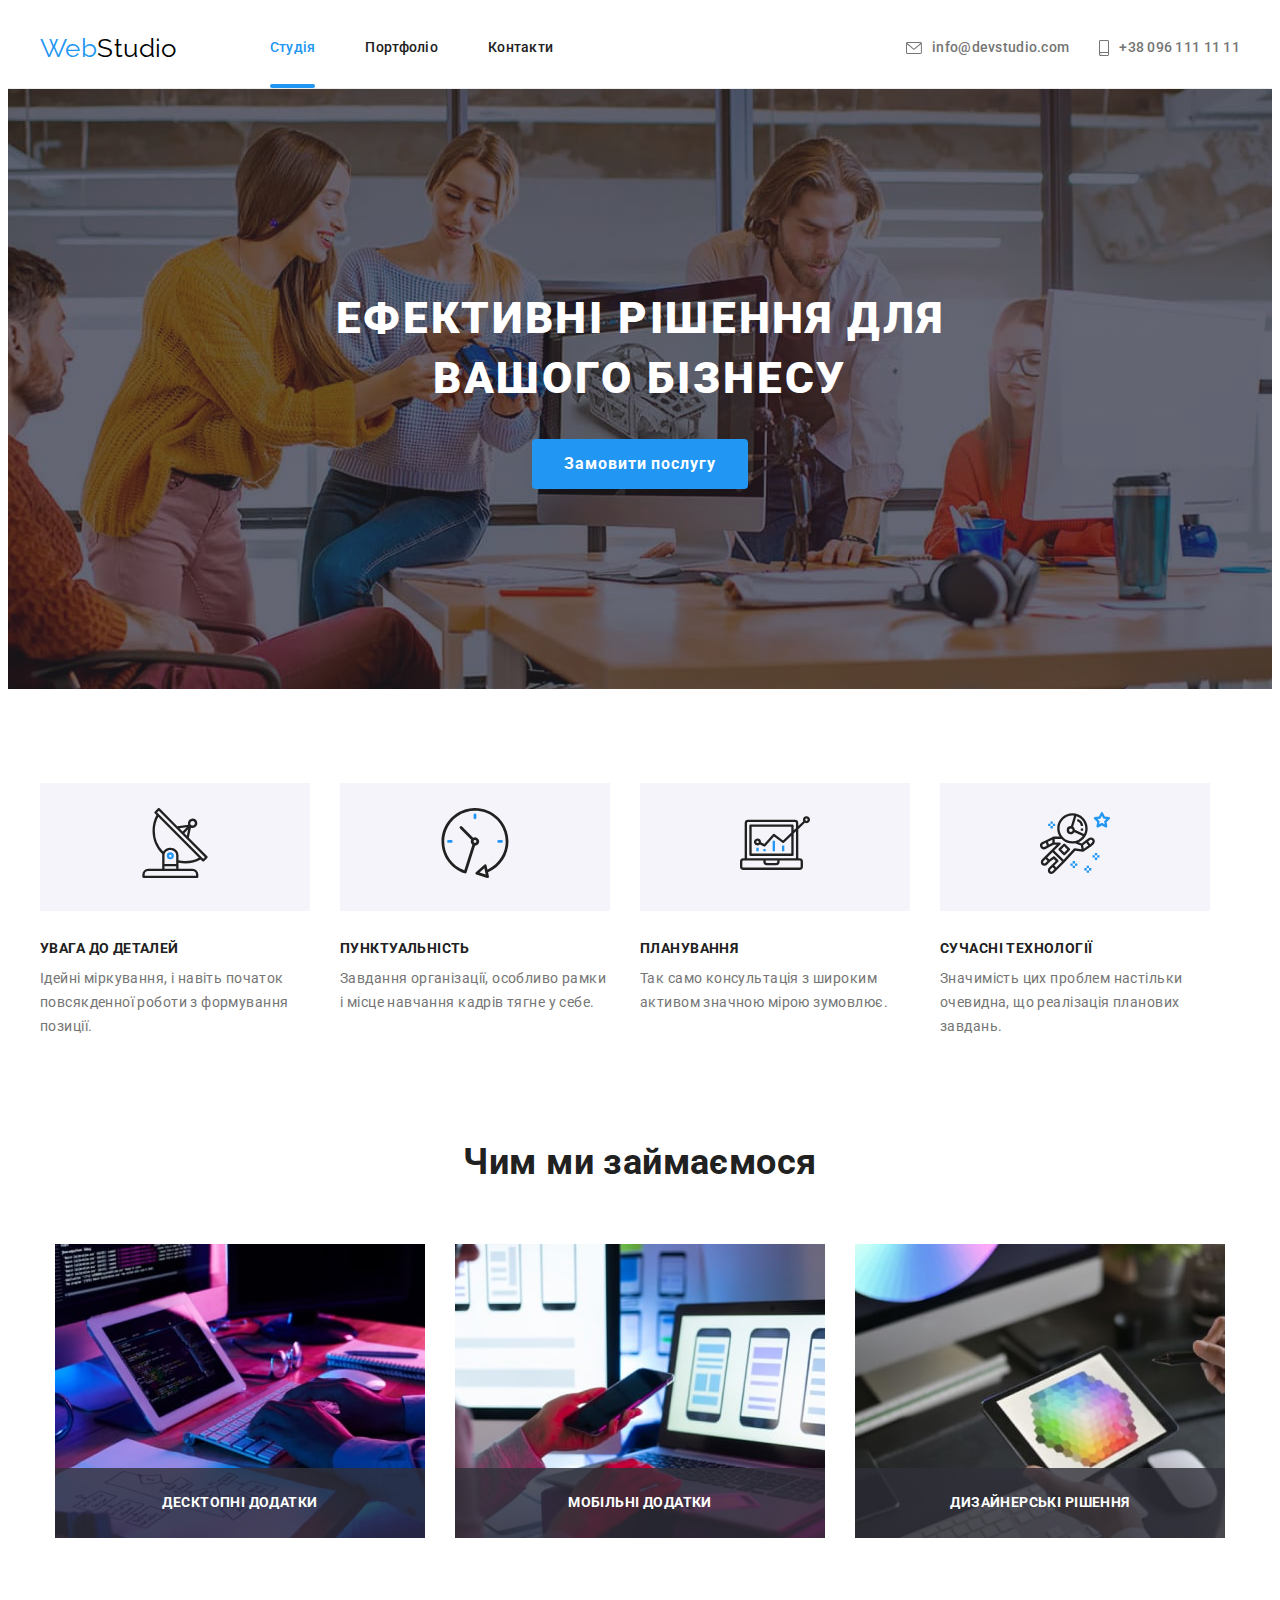
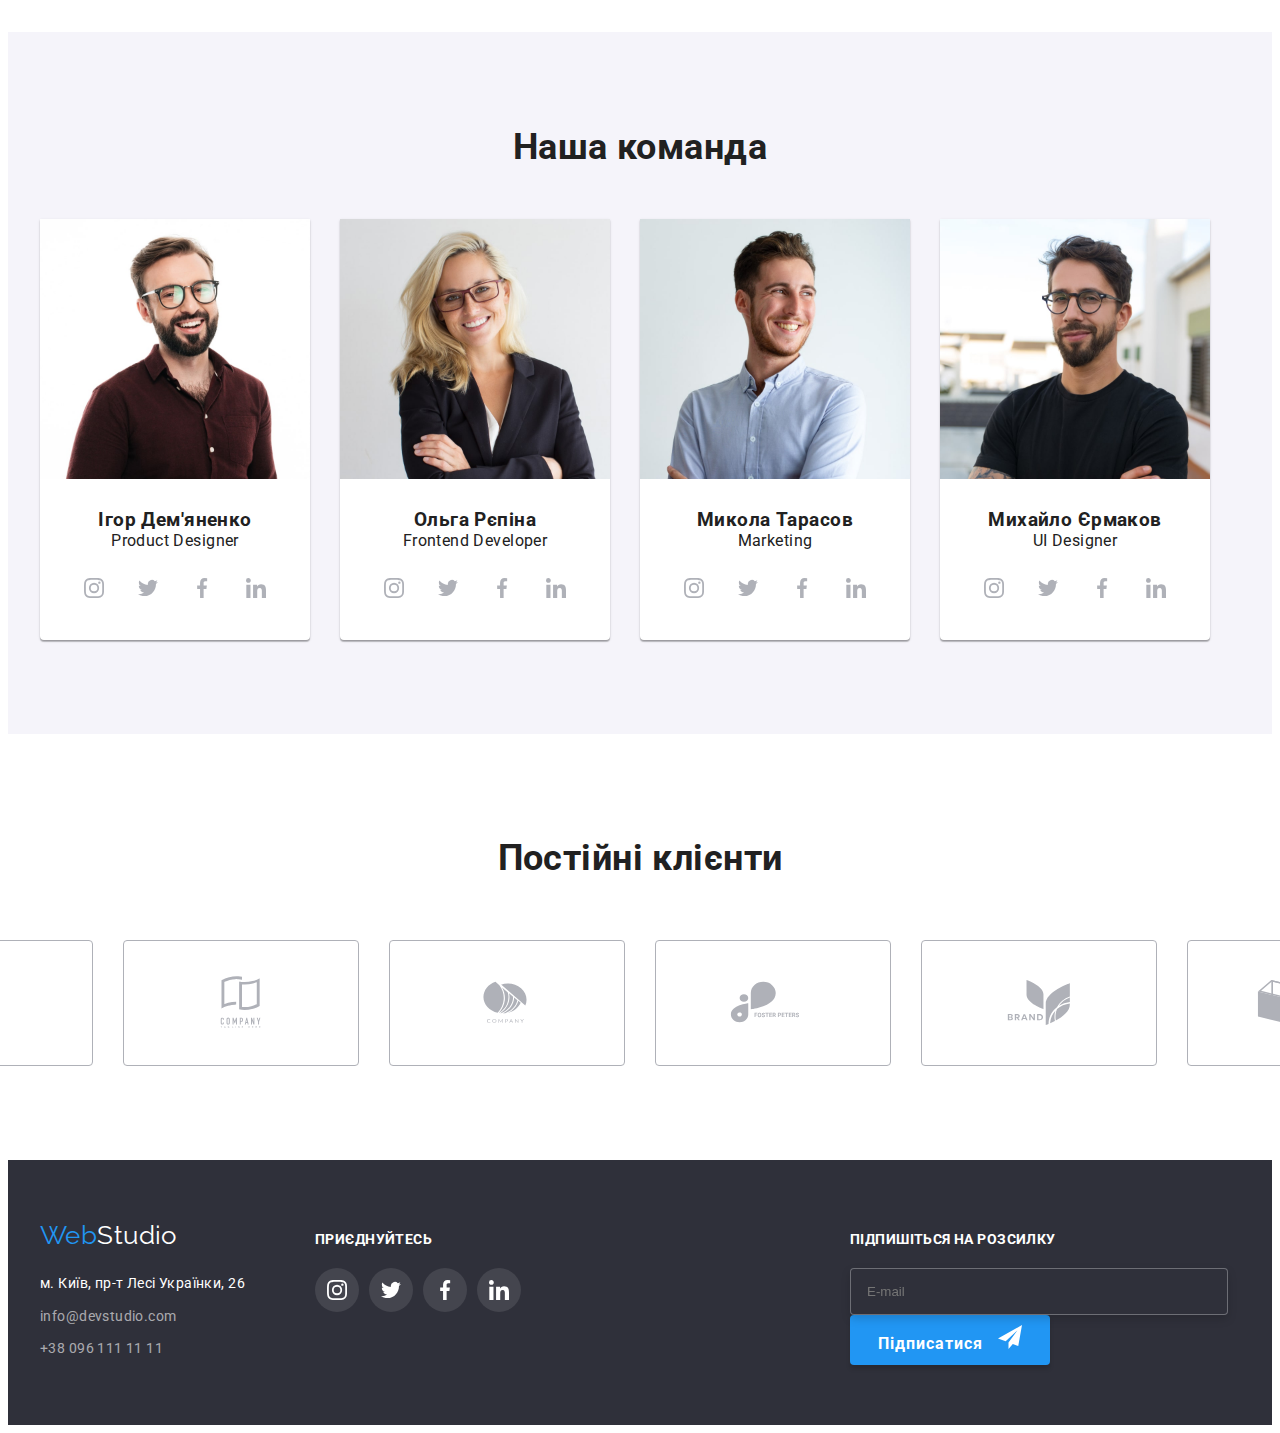
==== commit 6244e396: "оновлює кнопки" ====
--- a/index.html
+++ b/index.html
@@ -39,7 +39,7 @@
 </header>
   <main>
     <!--герой-->
-    <section class="hero__section section">
+    <section class="hero section">
       <div class="container">
       <h1 class="hero__title">Ефективні рішення для вашого бізнесу</h1>
       <button data-modal-open class="hero__button btn" type="button">Замовити послугу</button>
--- a/css/styles.css
+++ b/css/styles.css
@@ -150,7 +150,7 @@
 .section {
   padding: 94px 0;
 }
-.hero__section {
+.hero {
   max-width: 1600px;
   background-color: var(--hero-background-color);
   background-image: linear-gradient(to right, rgba(47, 48, 58, 0.4), 
@@ -181,20 +181,23 @@
 text-transform: uppercase;
 margin-bottom: 30px;
 }
-.hero__button {
+.btn {
   color: var(--second-text-color);
   background-color: var(--accent-color);
-  cursor: pointer;
+  
   font-family: inherit;
   font-weight: 700;
-font-size: 16px;
-line-height: 1.88;
-letter-spacing: 0.06em;
-text-align: center;
+  font-size: 16px;
+  line-height: 1.88;
+  letter-spacing: 0.06em;
+  border-radius: 4px;
+  border: 0 solid transparent;
+  text-align: center;
+  cursor: pointer;
+}
+.hero__button {
 min-width: 216px;;
-border-radius: 4px;
 padding: 10px 32px;
-border: 0 solid transparent;
 
 transition: background-color 250ms var(--timing-function),
 color 250ms var(--timing-function);
@@ -204,9 +207,7 @@
   color: var(--primary-text-color);
   background-color: var(--second-background-color);
 }
-.btn{
-
-}
+
 /* модальне вікно */
 .backdrop {
   position: fixed;
@@ -370,21 +371,10 @@
   margin-left: 7px;
 }
 .modal-form__submit {
-  /* position: absolute; */
   display: block;
   margin: 0 auto;
   min-width: 200px;
   height: 50px;
-  font-weight: 700;
-  font-size: 16px;
-  line-height: 1.88;
-  letter-spacing: 0.06em;
-  color: var(--second-text-color);
-  background: var(--accent-color);
-  border-radius: 4px;
-  border: 0 solid transparent;
-  cursor: pointer;
-
   transition: filter 250ms var(--timing-function);
 }
 .modal-form__submit:hover,
@@ -581,21 +571,16 @@
 .examples-nav__button {
   color: var(--primary-text-color);
   background-color: var(--second-background-color);
-  cursor: pointer;
-  font-family: inherit;
-font-weight: 500;
-font-size: 16px;
-line-height: 1.62;
-letter-spacing: 0.03em;
-text-align: center;
-min-width: 73px;;
-border-radius: 4px;
-padding: 6px 22px;
-border: 0 solid transparent;
-
-transition: background-color 250ms var(--timing-function),
-color 250ms var(--timing-function),
-box-shadow 250ms var(--timing-function);
+  
+  font-weight: 500;
+  line-height: 1.62;
+  letter-spacing: 0.03em;
+  min-width: 73px;;
+  padding: 6px 22px;
+
+  transition: background-color 250ms var(--timing-function),
+  color 250ms var(--timing-function),
+  box-shadow 250ms var(--timing-function);
 }
 .examples-nav__button:hover, 
 .examples-nav__button:focus {
@@ -765,23 +750,13 @@
 }
 .subscribe__button {
   display: block;
-  font-weight: 700;
-  font-size: 16px;
-  line-height: 1.88;
+  align-items: center;
+  justify-content: center;
   padding-top: 10px;
   padding-bottom: 10px;
-  display: inline-flex;
-  align-items: center;
-  justify-content: center;
-  text-align: center;
-  letter-spacing: 0.06em;
   min-width: 200px;
   height: 50px;
-  color: var(--second-text-color);
-  background: var(--accent-color);
   box-shadow: 0px 4px 4px rgba(0, 0, 0, 0.15);
-  border-radius: 4px;
-  border: 1px solid var(--accent-color);
 }
 .subscribe__icon {
 fill: var(--primary-background-color);
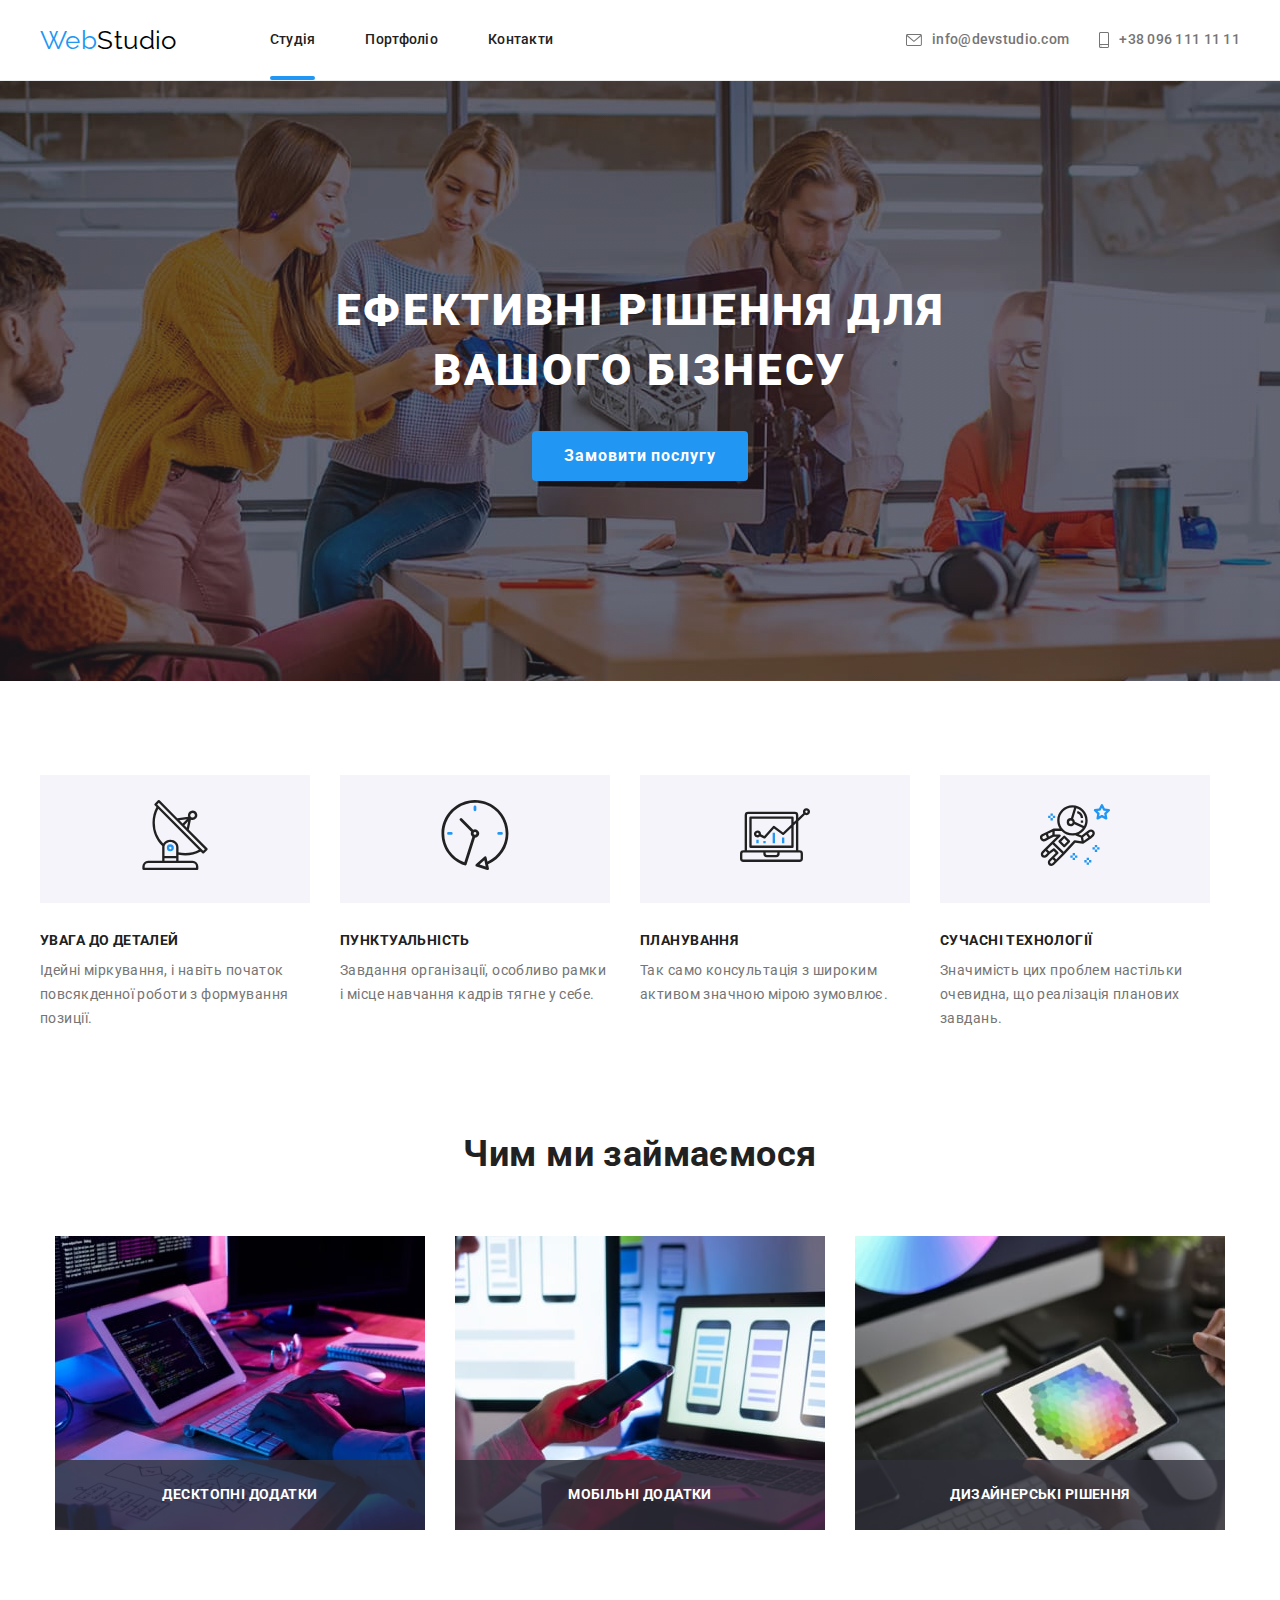
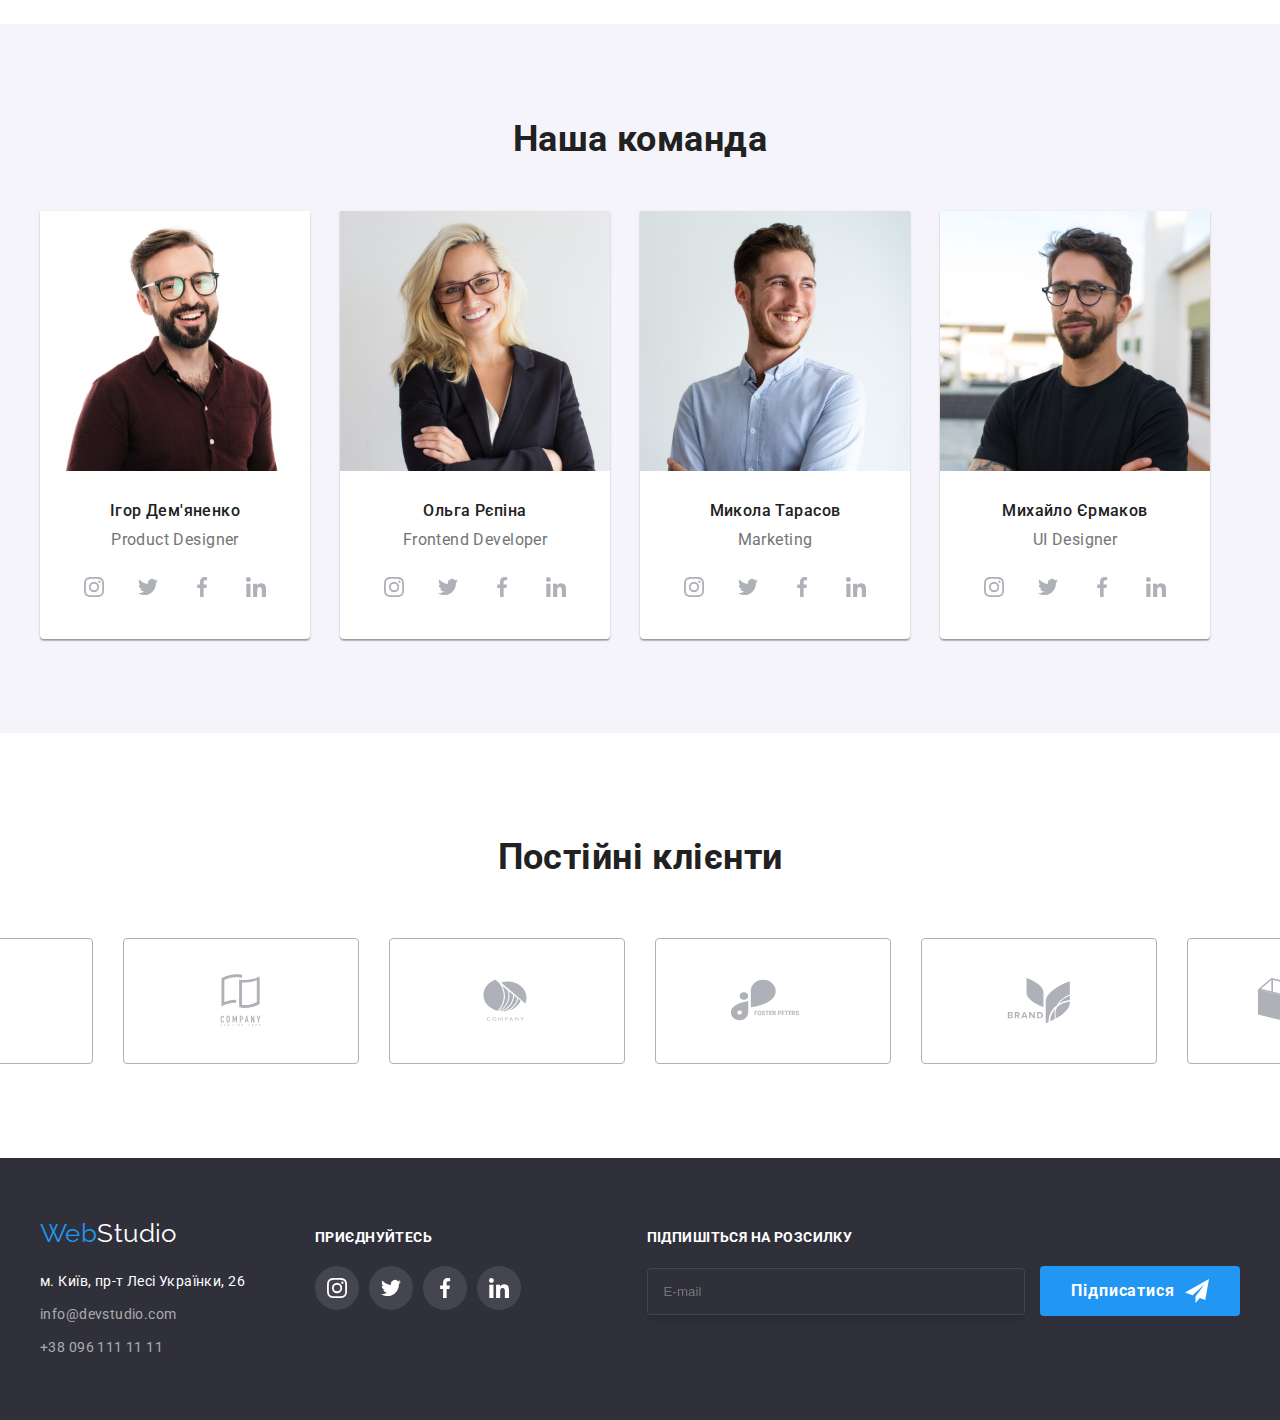
==== commit 9c80d1a6: "додає стилі scss" ====
--- a/index.html
+++ b/index.html
@@ -10,7 +10,8 @@
 <!-- нормалізатор -->
 <link rel="stylesheet" href="https://cdnjs.cloudflare.com/ajax/libs/modern-normalize/1.1.0/modern-normalize.min.css" integrity="sha512-wpPYUAdjBVSE4KJnH1VR1HeZfpl1ub8YT/NKx4PuQ5NmX2tKuGu6U/JRp5y+Y8XG2tV+wKQpNHVUX03MfMFn9Q==" crossorigin="anonymous" referrerpolicy="no-referrer" />
   <!-- стилі -->
-<link rel="stylesheet" href="./css/styles.css" />
+  <link rel="stylesheet" href="./css/main.min.css" />
+  <link rel="stylesheet" href="./css/styles.css" />
 </head>
 <body>
   <!-- Шапка сайту -->
@@ -19,7 +20,7 @@
       <a href="" lang="en" class="logo">Web<span class="logo__header">Studio</span></a>
     <nav class="nav"> 
       <ul class="nav__list list">
-        <li class="nav__item"><a class="nav__link link nav__link--current" href="./index.html">Студія</a></li>
+        <li class="nav__item"><a class="nav__link link current" href="./index.html">Студія</a></li>
         <li class="nav__item"><a class="nav__link link" href="./portfolio.html">Портфоліо</a></li>
         <li class="nav__item"><a class="nav__link link" href="">Контакти</a></li>
       </ul>
@@ -42,7 +43,7 @@
     <section class="hero section">
       <div class="container">
       <h1 class="hero__title">Ефективні рішення для вашого бізнесу</h1>
-      <button data-modal-open class="hero__button btn" type="button">Замовити послугу</button>
+      <button data-modal-open class="btn btn__hero" type="button">Замовити послугу</button>
     </div>
     </section>
     <!--переваги-->
@@ -431,10 +432,10 @@
     </section>
   </main>
   <footer class="footer">
-    <div class="container footer__container">
+    <div class="container container__footer">
       <div class="inform">
         <div class="footer-contacts">
-          <a href="" lang="en" class="logo">Web<span class="footer-contacts__logo">Studio</span></a>
+          <a href="" lang="en" class="logo">Web<span class="logo__footer">Studio</span></a>
           <address>
             <p class="footer-contacts__address">м. Київ, пр-т Лесі Українки, 26</p>
             <ul class="footer-address list">
@@ -507,7 +508,7 @@
       <label class="subscribe__email">
         <input type="email" class="subscribe__input" name="email"  placeholder="E-mail">
       </label>
-      <button type="submit" class="subscribe__button btn">
+      <button type="submit" class="btn btn__subscribe">
         Підписатися
         <svg class="subscribe__icon" width="24" height="24">
           <use href="./images/icons.svg#icon-send"></use>
@@ -563,7 +564,7 @@
             <a href="" class="link contract">Умови договору</a>
           </label>
         
-        <button type="submit" class="modal-form__submit btn">Відправити</button>
+        <button type="submit" class="btn btn__modal-form">Відправити</button>
       </form>
     </div>
     </div> 
--- a/css/main.min.css
+++ b/css/main.min.css
@@ -0,0 +1 @@
+body{font-family:"Roboto",sans-serif;background-color:#fff;color:#212121;font-size:14px;line-height:1.71;letter-spacing:.03em;margin:0}h1,h2,h3,p{padding:0;margin:0}.list{list-style:none;padding:0;margin:0}.link{text-decoration:none;color:currentColor}.container{width:1200px;padding-left:15px;padding-right:15px;margin:0 auto}.container__footer{display:-webkit-box;display:-ms-flexbox;display:flex;-webkit-box-align:baseline;-ms-flex-align:baseline;align-items:baseline;-webkit-box-pack:justify;-ms-flex-pack:justify;justify-content:space-between}img{display:block;max-width:100%;height:auto}.section{padding:94px 0}.section__no--padding{padding-top:0}.section__style{background-color:#f5f4fa;text-align:center;font-size:16px;line-height:1.19}.current:after{display:block;content:"";position:absolute;width:100%;height:4px;background-color:#2196f3;left:0;bottom:0;border-radius:2px;-webkit-animation:show 250ms cubic-bezier(0.4, 0, 0.2, 1);animation:show 250ms cubic-bezier(0.4, 0, 0.2, 1);-webkit-animation-fill-mode:forwards;animation-fill-mode:forwards}.current:hover::after{opacity:1}.header{border-bottom:1px solid #ececec;-webkit-box-shadow:rgba(0,0,0,.15);box-shadow:rgba(0,0,0,.15)}.header__container{display:-webkit-box;display:-ms-flexbox;display:flex;-webkit-box-align:center;-ms-flex-align:center;align-items:center}.logo{color:#2196f3;text-decoration:none;font-family:"Raleway",sans-serif;font-size:26px;line-height:1.19}.logo__header{color:#000;padding-top:24px;padding-bottom:25px}.logo__footer{color:#fff;text-decoration:none}.nav__list{display:-webkit-box;display:-ms-flexbox;display:flex;margin-left:93px}.nav__item+.nav__item{margin-left:50px}.nav__link{position:relative;display:block;padding-top:32px;padding-bottom:32px;color:#212121;font-weight:500;line-height:1.14;letter-spacing:.02em;-webkit-transition:color 250ms cubic-bezier(0.4, 0, 0.2, 1);transition:color 250ms cubic-bezier(0.4, 0, 0.2, 1)}.nav__link:hover,.nav__link:focus{color:#2196f3}.contacts{display:-webkit-box;display:-ms-flexbox;display:flex;margin-left:auto;-webkit-box-align:center;-ms-flex-align:center;align-items:center}.contacts__item{margin-left:30px}.contacts__envelopep{fill:currentColor;margin-right:10px}.contacts__smartphone{fill:currentColor;margin-right:10px}.contacts__link{display:-webkit-box;display:-ms-flexbox;display:flex;-webkit-box-align:center;-ms-flex-align:center;align-items:center;color:#757575;-webkit-transition:color 250ms cubic-bezier(0.4, 0, 0.2, 1);transition:color 250ms cubic-bezier(0.4, 0, 0.2, 1);padding-top:32px;padding-bottom:32px;text-decoration:none;font-weight:500;line-height:1.14;letter-spacing:.02em;transition:color 250ms cubic-bezier(0.4, 0, 0.2, 1)}.contacts__link:hover,.contacts__link:focus{color:#2196f3}.hero{max-width:1600px;background-color:#c4c4c4;background-image:-webkit-gradient(linear, left top, right top, from(rgba(47, 48, 58, 0.4)), to(rgba(47, 48, 58, 0.4))),url(../images/hero.jpg);background-image:linear-gradient(to right, rgba(47, 48, 58, 0.4), rgba(47, 48, 58, 0.4)),url(../images/hero.jpg);background-repeat:no-repeat;background-position:center;background-size:cover;margin:auto;text-align:center;padding-top:200px;padding-bottom:200px}.hero__title{margin-left:auto;margin-right:auto;width:696px;text-align:center;color:#fff;font-weight:900;font-size:44px;line-height:1.36;letter-spacing:.06em;text-transform:uppercase;margin-bottom:30px}.btn{color:#fff;background-color:#2196f3;font-family:inherit;font-weight:700;font-size:16px;line-height:1.88;letter-spacing:.06em;border-radius:4px;border:0 solid rgba(0,0,0,0);text-align:center;cursor:pointer}.btn__hero{min-width:216px;padding:10px 32px;-webkit-transition:background-color 250ms cubic-bezier(0.4, 0, 0.2, 1),color 250ms cubic-bezier(0.4, 0, 0.2, 1);transition:background-color 250ms cubic-bezier(0.4, 0, 0.2, 1),color 250ms cubic-bezier(0.4, 0, 0.2, 1)}.btn__hero:hover,.btn__hero:focus{color:#212121;background-color:#f5f4fa}.btn__modal-form{display:block;margin:0 auto;min-width:200px;height:50px;-webkit-transition:-webkit-filter 250ms cubic-bezier(0.4, 0, 0.2, 1);transition:-webkit-filter 250ms cubic-bezier(0.4, 0, 0.2, 1);transition:filter 250ms cubic-bezier(0.4, 0, 0.2, 1);transition:filter 250ms cubic-bezier(0.4, 0, 0.2, 1), -webkit-filter 250ms cubic-bezier(0.4, 0, 0.2, 1)}.btn__modal-form:hover,.btn__modal-form:focus{background:#188ce8;-webkit-filter:drop-shadow(0px 4px 4px rgba(0, 0, 0, 0.15)) drop-shadow(0px 4px 4px rgba(0, 0, 0, 0.15));filter:drop-shadow(0px 4px 4px rgba(0, 0, 0, 0.15)) drop-shadow(0px 4px 4px rgba(0, 0, 0, 0.15))}.btn__subscribe{display:-webkit-inline-box;display:-ms-inline-flexbox;display:inline-flex;-webkit-box-align:center;-ms-flex-align:center;align-items:center;-webkit-box-pack:center;-ms-flex-pack:center;justify-content:center;padding-top:10px;padding-bottom:10px;min-width:200px;height:50px}.btn__examples-nav{color:#212121;background-color:#f5f4fa;font-weight:500;line-height:1.62;letter-spacing:.03em;min-width:73px;padding:6px 22px;-webkit-transition:background-color 250ms cubic-bezier(0.4, 0, 0.2, 1),color 250ms cubic-bezier(0.4, 0, 0.2, 1),-webkit-box-shadow 250ms cubic-bezier(0.4, 0, 0.2, 1);transition:background-color 250ms cubic-bezier(0.4, 0, 0.2, 1),color 250ms cubic-bezier(0.4, 0, 0.2, 1),-webkit-box-shadow 250ms cubic-bezier(0.4, 0, 0.2, 1);transition:background-color 250ms cubic-bezier(0.4, 0, 0.2, 1),color 250ms cubic-bezier(0.4, 0, 0.2, 1),box-shadow 250ms cubic-bezier(0.4, 0, 0.2, 1);transition:background-color 250ms cubic-bezier(0.4, 0, 0.2, 1),color 250ms cubic-bezier(0.4, 0, 0.2, 1),box-shadow 250ms cubic-bezier(0.4, 0, 0.2, 1),-webkit-box-shadow 250ms cubic-bezier(0.4, 0, 0.2, 1)}.btn__examples-nav:hover,.btn__examples-nav:focus{color:#fff;background-color:#2196f3;-webkit-box-shadow:0px 3px 1px rgba(0,0,0,.1),0px 1px 2px rgba(0,0,0,.08),0px 2px 2px rgba(0,0,0,.12);box-shadow:0px 3px 1px rgba(0,0,0,.1),0px 1px 2px rgba(0,0,0,.08),0px 2px 2px rgba(0,0,0,.12);border-radius:4px}.backdrop{position:fixed;top:0;left:0;width:100%;height:100%;background-color:rgba(0,0,0,.15);-webkit-transition:opacity 250ms cubic-bezier(0.4, 0, 0.2, 1),visibility 250ms cubic-bezier(0.4, 0, 0.2, 1);transition:opacity 250ms cubic-bezier(0.4, 0, 0.2, 1),visibility 250ms cubic-bezier(0.4, 0, 0.2, 1)}.backdrop.is-hidden{opacity:0;pointer-events:none;visibility:hidden}.modal{position:absolute;top:50%;left:50%;min-width:528px;min-height:581px;padding:40px;-webkit-box-shadow:0px 1px 3px rgba(0,0,0,.12),0px 1px 1px rgba(0,0,0,.14),0px 2px 1px rgba(0,0,0,.2);box-shadow:0px 1px 3px rgba(0,0,0,.12),0px 1px 1px rgba(0,0,0,.14),0px 2px 1px rgba(0,0,0,.2);border-radius:4px;background-color:#fff;-webkit-transform:translate(-50%, -50%) scale(1);transform:translate(-50%, -50%) scale(1);-webkit-transition:-webkit-transform 250ms cubic-bezier(0.4, 0, 0.2, 1);transition:-webkit-transform 250ms cubic-bezier(0.4, 0, 0.2, 1);transition:transform 250ms cubic-bezier(0.4, 0, 0.2, 1);transition:transform 250ms cubic-bezier(0.4, 0, 0.2, 1), -webkit-transform 250ms cubic-bezier(0.4, 0, 0.2, 1)}.modal__title{display:block;font-weight:700;font-size:20px;line-height:1.15;text-align:center;letter-spacing:.03em;color:#212121;margin-bottom:12px}.backdrop.is-hidden .modal{-webkit-transform:translate(-50%, -50%) scale(1.1);transform:translate(-50%, -50%) scale(1.1)}.modal__close{display:-webkit-box;display:-ms-flexbox;display:flex;-webkit-box-align:center;-ms-flex-align:center;align-items:center;-webkit-box-pack:center;-ms-flex-pack:center;justify-content:center;position:absolute;top:0;right:0;width:30px;height:30px;margin-right:8px;margin-top:8px;border-radius:50%;color:#000;background-color:#fff;border:1px solid rgba(0,0,0,.1);cursor:pointer}.modal__close:hover .modal__close-icon{fill:#2196f3}.modal-form__label{font-size:12px;line-height:1.71;letter-spacing:.01em;margin-bottom:4px;color:var(--title-text-color)}.modal-form-wrapper{position:relative;margin-bottom:10px}.modal-form-wrapper__field{width:100%;height:40px;border:1px solid rgba(33,33,33,.2);border-radius:4px;padding-top:11px;padding-right:auto;padding-bottom:11px;padding-left:42px;outline:1px solid rgba(0,0,0,0);outline-offset:-1px;-webkit-transition:outline 250ms cubic-bezier(0.4, 0, 0.2, 1);transition:outline 250ms cubic-bezier(0.4, 0, 0.2, 1);cursor:pointer}.modal-form-wrapper__field:focus{outline-color:#2196f3}.modal-form-wrapper__icon{position:absolute;top:50%;left:10px;-webkit-transform:translateY(-50%);transform:translateY(-50%);-webkit-transition:fill timing-function;transition:fill timing-function}.modal-form-wrapper__field:focus+.modal-form-wrapper__icon{fill:#2196f3}.modal-form-wrapper__field--textarea{display:block;width:100%;height:120px;resize:none;padding:12px 16px}.checkbox{position:absolute;white-space:nowrap;width:1px;height:1px;overflow:hidden;border:0;padding:0;clip:rect(0 0 0 0);-webkit-clip-path:inset(50%);clip-path:inset(50%);margin:-1px}.modal-form__label--check{display:-webkit-box;display:-ms-flexbox;display:flex;-webkit-box-align:center;-ms-flex-align:center;align-items:center;-webkit-box-pack:center;-ms-flex-pack:center;justify-content:center;font-size:14px;letter-spacing:.03em;margin-top:20px;margin-bottom:30px}.checkbox-icon{display:inline-block;width:16px;height:15px;border:1px solid #212121;border-radius:4px;margin-right:7px}.checkbox:checked+.checkbox-icon{background-color:#2196f3;border-color:#2196f3;background-image:url(../images/vector.svg);background-repeat:no-repeat;background-position:center;background-size:contain;background-origin:border-box}.contract{-webkit-text-decoration-line:underline;text-decoration-line:underline;color:#2196f3;margin-left:7px}.section__title--hidden{position:absolute;white-space:nowrap;width:1px;height:1px;overflow:hidden;border:0;padding:0;clip:rect(0 0 0 0);-webkit-clip-path:inset(50%);clip-path:inset(50%);margin:-1px}.section__title{color:#212121;font-size:36px;text-align:center;margin-bottom:50px}.benefits{display:-webkit-box;display:-ms-flexbox;display:flex;-ms-flex-wrap:wrap;flex-wrap:wrap}.benefits__list{width:270px}.benefits__list+.benefits__list{margin-left:30px}.benefits__title{color:#212121;font-size:14px;line-height:1.14;margin-bottom:10px}.benefits__text{color:#757575}.benefits__icon{background-color:#f5f4fa;padding:25px 100px;margin-bottom:30px}.work{display:-webkit-box;display:-ms-flexbox;display:flex;-ms-flex-wrap:wrap;flex-wrap:wrap;-webkit-box-pack:center;-ms-flex-pack:center;justify-content:center}.work__list:not(:last-child){margin-right:30px}.activity{position:relative}.activity__meta{position:absolute;bottom:0;left:0;background-color:rgba(47,48,58,.8);width:100%;height:70px}.activity__name{position:absolute;font-weight:700;font-size:14px;line-height:1.14;text-align:center;letter-spacing:.03em;text-transform:uppercase;color:#fff;top:50%;left:50%;-webkit-transform:translate(-50%, -50%);transform:translate(-50%, -50%)}.workers{display:-webkit-box;display:-ms-flexbox;display:flex;-ms-flex-wrap:wrap;flex-wrap:wrap}.workers__job{background-color:#fff;width:270px;-webkit-box-shadow:0px 1px 3px rgba(0,0,0,.12),0px 1px 1px rgba(0,0,0,.14),0px 2px 1px rgba(0,0,0,.2);box-shadow:0px 1px 3px rgba(0,0,0,.12),0px 1px 1px rgba(0,0,0,.14),0px 2px 1px rgba(0,0,0,.2);border-radius:0px 0px 4px 4px}.workers__job:not(:last-child){margin-right:30px}.worker{padding-top:30px;padding-bottom:30px}.worker__title{color:"Roboto",sans-serif;font-weight:500;font-size:16px;margin-bottom:10px}.worker__text{color:#757575}.socials{display:-webkit-box;display:-ms-flexbox;display:flex;-webkit-box-pack:center;-ms-flex-pack:center;justify-content:center;-webkit-box-align:center;-ms-flex-align:center;align-items:center;gap:10px;margin-top:16px}.socials__link{display:-webkit-box;display:-ms-flexbox;display:flex;-webkit-box-pack:center;-ms-flex-pack:center;justify-content:center;-webkit-box-align:center;-ms-flex-align:center;align-items:center;width:44px;height:44px;border-radius:50%;background-color:#fff;color:#afb1b8;-webkit-transition:background-color 250ms cubic-bezier(0.4, 0, 0.2, 1),color 250ms cubic-bezier(0.4, 0, 0.2, 1);transition:background-color 250ms cubic-bezier(0.4, 0, 0.2, 1),color 250ms cubic-bezier(0.4, 0, 0.2, 1)}.socials__link:hover,.socials__link:focus{background-color:#2196f3;color:#fff}.socials__icon{fill:currentColor}.socials__link--footer{color:#fff;background:rgba(255,255,255,.1)}.socials__link:focus,.socials__link:hover{color:#fff;background-color:#2196f3}.socials__link{fill:currentColor}.clients{display:-webkit-box;display:-ms-flexbox;display:flex;-webkit-box-pack:center;-ms-flex-pack:center;justify-content:center;-webkit-box-align:center;-ms-flex-align:center;align-items:center;gap:30px;margin-top:50px;cursor:pointer}.clients__link{display:-webkit-box;display:-ms-flexbox;display:flex;-webkit-box-pack:center;-ms-flex-pack:center;justify-content:center;-webkit-box-align:center;-ms-flex-align:center;align-items:center;padding:16px 32px;width:170px;height:92px;border:1px solid #afb1b8;border-radius:4px;background-color:#fff;color:#afb1b8;-webkit-transition:background-color 250ms cubic-bezier(0.4, 0, 0.2, 1),color 250ms cubic-bezier(0.4, 0, 0.2, 1);transition:background-color 250ms cubic-bezier(0.4, 0, 0.2, 1),color 250ms cubic-bezier(0.4, 0, 0.2, 1)}.clients__link:hover,.clients__link:focus{color:#2196f3;border:1px solid #2196f3}.clients__link{fill:currentColor}.footer{display:block;background-color:#2f303a;padding-top:60px;padding-bottom:60px}.inform{display:-webkit-box;display:-ms-flexbox;display:flex;-webkit-box-align:baseline;-ms-flex-align:baseline;align-items:baseline}.footer-contacts__address{color:#fff;font-style:normal;line-height:1.71;margin-top:20px;margin-right:70px;margin-bottom:9px}.footer-address__mailto{margin-bottom:9px}.footer-address__link{color:rgba(255,255,255,.6);text-decoration:none;font-style:normal;line-height:1.71;-webkit-transition:background-color 250ms cubic-bezier(0.4, 0, 0.2, 1),color 250ms cubic-bezier(0.4, 0, 0.2, 1);transition:background-color 250ms cubic-bezier(0.4, 0, 0.2, 1),color 250ms cubic-bezier(0.4, 0, 0.2, 1)}.footer-address__link:hover,.footer-address__link:focus{color:#2196f3}.footer-title{font-weight:700;font-size:14px;line-height:1.14;letter-spacing:.03em;text-transform:uppercase;color:#fff;margin-bottom:20px}.subscribe__input{width:358px;background-color:#2f303a;border:1px solid rgba(255,255,255,.1);-webkit-filter:drop-shadow(0px 4px 4px rgba(0, 0, 0, 0.15));filter:drop-shadow(0px 4px 4px rgba(0, 0, 0, 0.15));border-radius:4px;padding-top:15px;padding-right:auto;padding-bottom:15px;padding-left:16px;margin-right:12px;outline:unset;color:#fff}.subscribe__icon{fill:#fff;margin-left:10px}/*# sourceMappingURL=main.min.css.map */